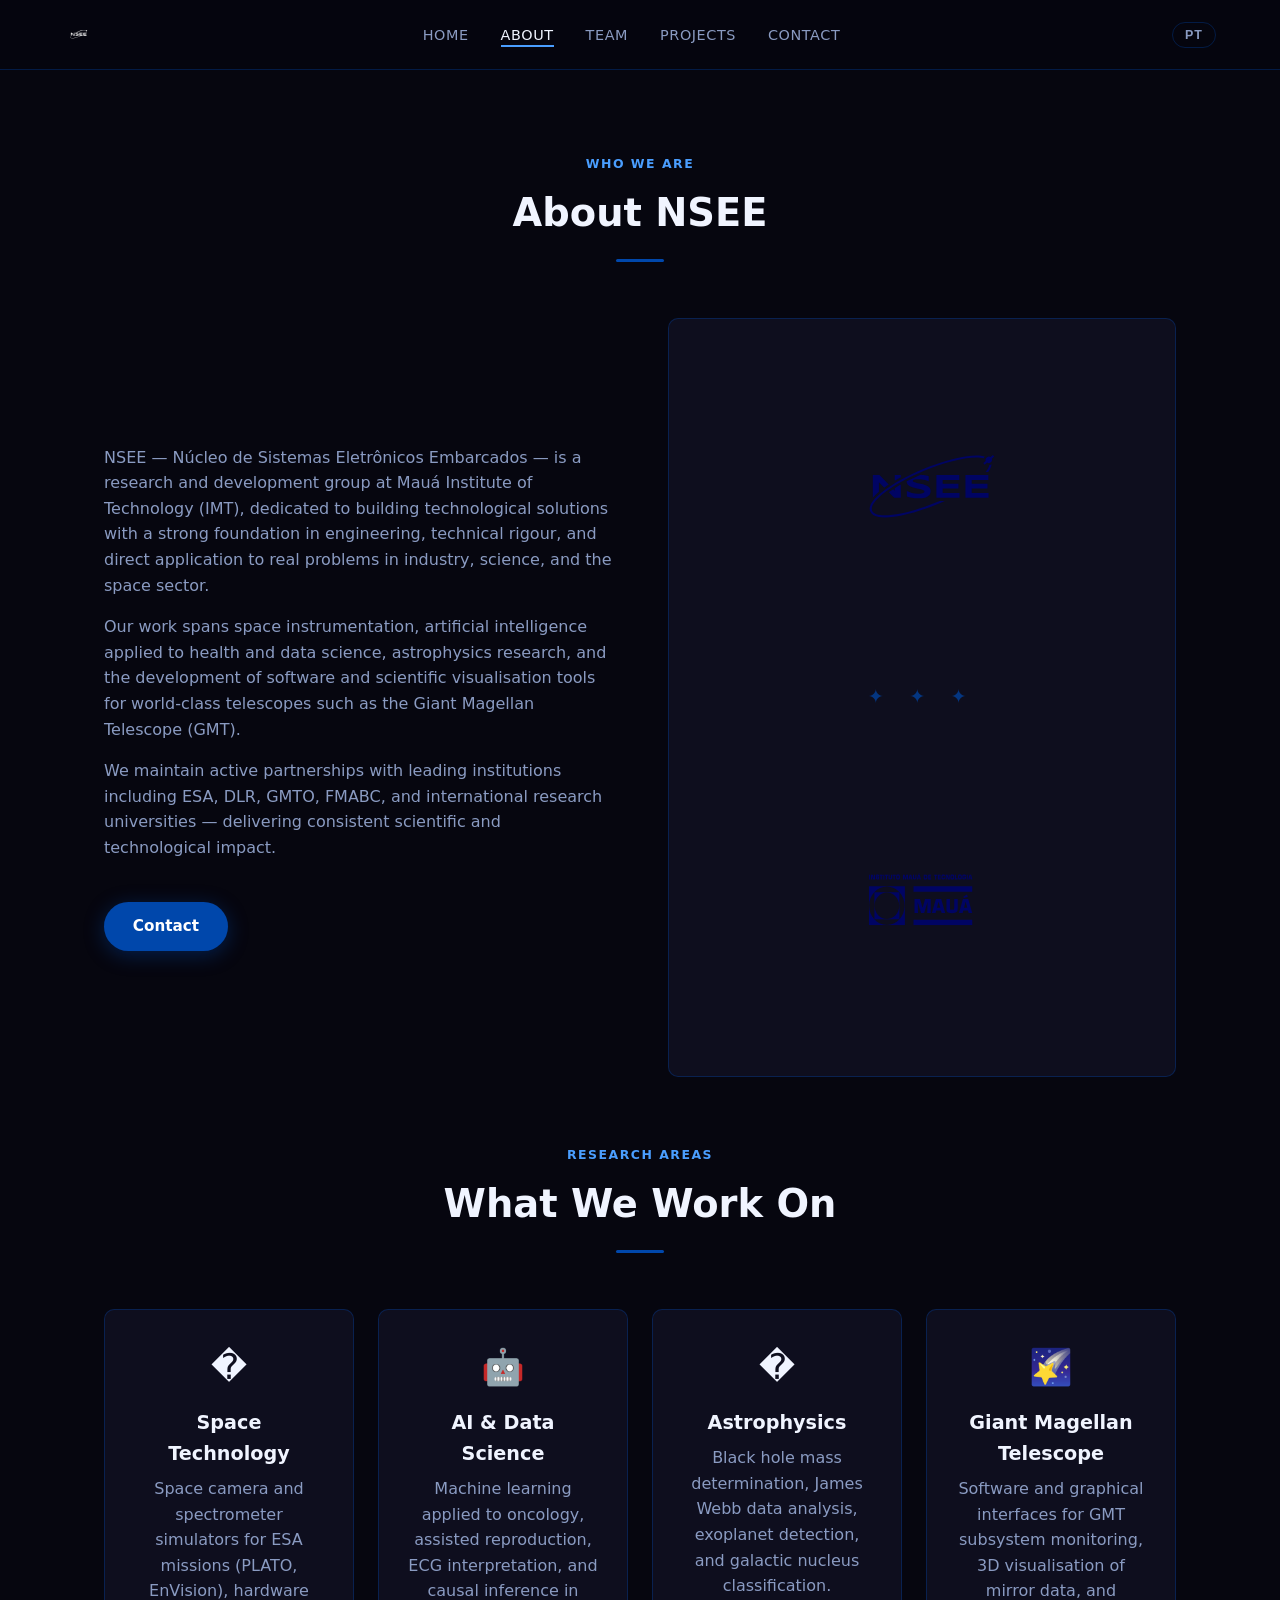
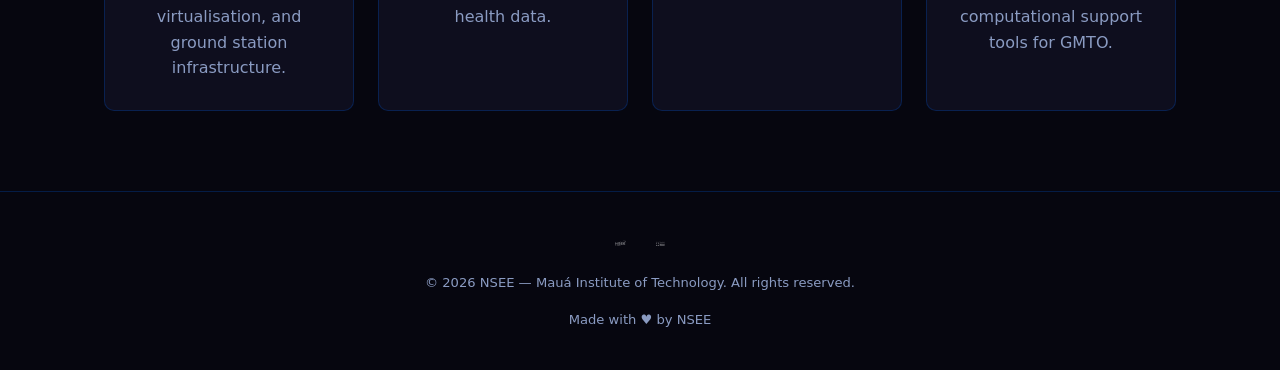
==== about.html @ d5a57efb "fix: update all content from PDF (Sistemas Eletrônicos Embarcados, real projects by category)" ====
<!DOCTYPE html>
<html lang="en">
<head>
  <meta charset="UTF-8" />
  <meta name="viewport" content="width=device-width, initial-scale=1.0" />
  <title>About — NSEE</title>
  <meta name="description" content="About NSEE – Núcleo de Sistemas Eletrônicos Embarcados. Space technology, AI, astrophysics, and GMT research at Mauá IMT." />
  <link rel="icon" type="image/svg+xml" href="assets/nsee_azul.svg" />
  <link rel="stylesheet" href="css/style.css" />
</head>
<body>

  <!-- ===== NAVBAR ===== -->
  <nav class="navbar">
    <a href="index.html" class="nav-logo">
      <img src="assets/nsee_branco.svg" alt="NSEE Logo" />
    </a>

    <button class="nav-toggle" id="navToggle" aria-label="Toggle menu" aria-expanded="false">
      <span></span><span></span><span></span>
    </button>

    <ul class="nav-links" id="navLinks">
      <li><a href="index.html"    data-i18n="nav.home">Home</a></li>
      <li><a href="about.html"   data-i18n="nav.about">About</a></li>
      <li><a href="team.html"    data-i18n="nav.team">Team</a></li>
      <li><a href="projects.html" data-i18n="nav.projects">Projects</a></li>
      <li><a href="contact.html" data-i18n="nav.contact">Contact</a></li>
    </ul>

    <button class="lang-toggle" id="langToggle" aria-label="Switch language">PT</button>
  </nav>

  <!-- ===== CONTENT ===== -->
  <div class="page-wrapper">
    <div class="section">

      <!-- Section Header -->
      <div class="section-header">
        <span class="section-tag" data-i18n="about.tag">Who We Are</span>
        <h2 data-i18n="about.title">About NSEE</h2>
      </div>

      <!-- About Grid -->
      <div class="about-grid">
        <div class="about-text">
          <p data-i18n="about.p1">NSEE — Núcleo de Simulação de Empresas e Empreendedorismo — is a student organization at Mauá Institute of Technology, founded to foster entrepreneurial culture among engineering and administration students.</p>
          <p data-i18n="about.p2">Through workshops, mentoring programs, business simulations, and real-world projects, we help our members develop practical skills that bridge academic knowledge with the demands of modern business.</p>
          <p data-i18n="about.p3">We partner with professors, industry professionals, and startups to deliver a rich ecosystem where ideas become reality.</p>
          <br />
          <a href="contact.html" class="btn btn-primary" data-i18n="nav.contact">Contact</a>
        </div>

        <div class="about-logos">
          <img src="assets/nsee_azul.svg" alt="NSEE" />
          <div class="star-divider">✦ ✦ ✦</div>
          <img src="assets/maua_azul.svg" alt="Mauá Institute of Technology" />
        </div>
      </div>

      <!-- Pillars -->
      <div style="margin-top: 4rem;">
        <div class="section-header">
          <span class="section-tag" data-i18n="about.pillars.tag">Our Pillars</span>
          <h2 data-i18n="about.pillars.title">What Drives Us</h2>
        </div>

        <div class="about-pillars">
          <div class="pillar-card">
            <div class="pillar-icon">�</div>
            <h3 data-i18n="pillar1.title">Space Technology</h3>
            <p data-i18n="pillar1.text">Space camera and spectrometer simulators for ESA missions, hardware virtualisation, and ground station infrastructure.</p>
          </div>

          <div class="pillar-card">
            <div class="pillar-icon">🤖</div>
            <h3 data-i18n="pillar2.title">AI &amp; Data Science</h3>
            <p data-i18n="pillar2.text">Machine learning applied to oncology, assisted reproduction, ECG interpretation, and causal inference in health data.</p>
          </div>

          <div class="pillar-card">
            <div class="pillar-icon">�</div>
            <h3 data-i18n="pillar3.title">Astrophysics</h3>
            <p data-i18n="pillar3.text">Black hole mass determination, James Webb data analysis, exoplanet detection, and galactic nucleus classification.</p>
          </div>

          <div class="pillar-card">
            <div class="pillar-icon">🌠</div>
            <h3 data-i18n="pillar4.title">Giant Magellan Telescope</h3>
            <p data-i18n="pillar4.text">Software and graphical interfaces for GMT subsystem monitoring, 3D visualisation of mirror data, and computational support for GMTO.</p>
          </div>
        </div>
      </div>

    </div>
  </div>

  <!-- ===== FOOTER ===== -->
  <footer class="footer">
    <div class="footer-partners">
      <img src="assets/nsee_branco.svg" alt="NSEE" />
      <img src="assets/maua_branco.svg" alt="Mauá" />
    </div>
    <p class="footer-text" data-i18n="footer.rights">© 2026 NSEE — Mauá Institute of Technology. All rights reserved.</p>
    <p class="footer-text" data-i18n="footer.made">Made with ♥ by NSEE</p>
  </footer>

  <script src="js/i18n.js"></script>
  <script src="js/main.js"></script>
</body>
</html>
---- css/style.css ----
/* =============================================
   NSEE Portfolio — Global Styles
   Theme: Dark Space | Colors: NSEE Blue + White
   ============================================= */

/* ---------- Reset & Variables ---------- */
*, *::before, *::after {
  box-sizing: border-box;
  margin: 0;
  padding: 0;
}

:root {
  --nsee-blue:    #0047AB;
  --nsee-blue-lt: #1A6DD4;
  --maua-blue:    #003087;
  --bg-dark:      #06060F;
  --bg-card:      #0E0E1E;
  --bg-card-hover:#141428;
  --text-primary: #F0F4FF;
  --text-muted:   #8A9BC2;
  --border:       rgba(0, 71, 171, 0.35);
  --accent:       #4A9EFF;
  --font-base:    'Segoe UI', system-ui, -apple-system, sans-serif;
  --radius:       10px;
  --transition:   0.25s ease;
  --nav-h:        70px;
}

html { scroll-behavior: smooth; }

body {
  font-family: var(--font-base);
  background: var(--bg-dark);
  color: var(--text-primary);
  min-height: 100vh;
  line-height: 1.6;
}

a { color: inherit; text-decoration: none; }
img, svg { display: block; max-width: 100%; }
ul { list-style: none; }

/* ---------- Typography ---------- */
h1 { font-size: clamp(2rem, 5vw, 3.5rem); font-weight: 800; letter-spacing: -0.02em; }
h2 { font-size: clamp(1.6rem, 3vw, 2.4rem); font-weight: 700; }
h3 { font-size: 1.2rem; font-weight: 600; }
p  { color: var(--text-muted); font-size: 1rem; }

/* ---------- Navbar ---------- */
.navbar {
  position: fixed;
  top: 0; left: 0; right: 0;
  height: var(--nav-h);
  display: flex;
  align-items: center;
  justify-content: space-between;
  padding: 0 5%;
  background: rgba(6, 6, 15, 0.85);
  backdrop-filter: blur(12px);
  border-bottom: 1px solid var(--border);
  z-index: 1000;
  gap: 1rem;
}

.nav-logo img {
  height: 38px;
  width: auto;
}

.nav-links {
  display: flex;
  gap: 2rem;
  align-items: center;
}

.nav-links a {
  font-size: 0.9rem;
  font-weight: 500;
  color: var(--text-muted);
  letter-spacing: 0.04em;
  text-transform: uppercase;
  transition: color var(--transition);
  position: relative;
  padding-bottom: 2px;
}

.nav-links a::after {
  content: '';
  position: absolute;
  bottom: -2px; left: 0;
  width: 0; height: 2px;
  background: var(--accent);
  transition: width var(--transition);
}

.nav-links a:hover,
.nav-links a.active { color: var(--text-primary); }
.nav-links a:hover::after,
.nav-links a.active::after { width: 100%; }

/* Language Toggle */
.lang-toggle {
  background: transparent;
  border: 1px solid var(--border);
  color: var(--text-muted);
  font-size: 0.78rem;
  font-weight: 600;
  letter-spacing: 0.08em;
  padding: 5px 12px;
  border-radius: 20px;
  cursor: pointer;
  transition: border-color var(--transition), color var(--transition), background var(--transition);
  white-space: nowrap;
}

.lang-toggle:hover {
  border-color: var(--accent);
  color: var(--accent);
  background: rgba(74, 158, 255, 0.08);
}

/* Nav Toggle (mobile hamburger) */
.nav-toggle {
  display: none;
  flex-direction: column;
  justify-content: space-between;
  width: 26px;
  height: 18px;
  background: none;
  border: none;
  cursor: pointer;
  padding: 0;
}

.nav-toggle span {
  display: block;
  height: 2px;
  background: var(--text-primary);
  border-radius: 2px;
  transition: transform var(--transition), opacity var(--transition);
}

.nav-toggle.open span:nth-child(1) { transform: translateY(8px) rotate(45deg); }
.nav-toggle.open span:nth-child(2) { opacity: 0; }
.nav-toggle.open span:nth-child(3) { transform: translateY(-8px) rotate(-45deg); }

/* ---------- Page Wrapper ---------- */
.page-wrapper {
  padding-top: var(--nav-h);
  min-height: 100vh;
}

/* ---------- Hero (index) ---------- */
.hero {
  position: relative;
  min-height: calc(100vh - var(--nav-h));
  display: flex;
  align-items: center;
  justify-content: center;
  text-align: center;
  overflow: hidden;
  padding: 4rem 5%;
}

.hero-bg {
  position: absolute;
  inset: 0;
  background: url('../assets/fundo_espaco.jpeg') center/cover no-repeat;
  filter: brightness(0.35);
  z-index: 0;
}

.hero-content {
  position: relative;
  z-index: 1;
  max-width: 760px;
  display: flex;
  flex-direction: column;
  align-items: center;
  gap: 1.5rem;
}

.hero-logo {
  width: clamp(160px, 30vw, 260px);
  filter: drop-shadow(0 0 24px rgba(74, 158, 255, 0.4));
  animation: floatLogo 6s ease-in-out infinite;
}

@keyframes floatLogo {
  0%, 100% { transform: translateY(0); }
  50%       { transform: translateY(-10px); }
}

.hero h1 { text-shadow: 0 2px 20px rgba(0,0,0,0.8); }

.hero p {
  font-size: clamp(1rem, 2.2vw, 1.2rem);
  color: rgba(240, 244, 255, 0.75);
  max-width: 540px;
}

.hero-ctas {
  display: flex;
  gap: 1rem;
  flex-wrap: wrap;
  justify-content: center;
  margin-top: 0.5rem;
}

/* ---------- Buttons ---------- */
.btn {
  display: inline-flex;
  align-items: center;
  gap: 0.4rem;
  padding: 0.75rem 1.8rem;
  border-radius: 50px;
  font-size: 0.95rem;
  font-weight: 600;
  cursor: pointer;
  transition: transform var(--transition), box-shadow var(--transition), background var(--transition), color var(--transition);
  border: none;
}

.btn:hover { transform: translateY(-2px); }

.btn-primary {
  background: var(--nsee-blue);
  color: #fff;
  box-shadow: 0 4px 20px rgba(0, 71, 171, 0.4);
}

.btn-primary:hover {
  background: var(--nsee-blue-lt);
  box-shadow: 0 6px 28px rgba(0, 71, 171, 0.55);
}

.btn-outline {
  background: transparent;
  color: var(--text-primary);
  border: 1.5px solid var(--border);
}

.btn-outline:hover {
  border-color: var(--accent);
  color: var(--accent);
  background: rgba(74, 158, 255, 0.07);
}

/* ---------- Section Commons ---------- */
.section {
  padding: 5rem 5%;
  max-width: 1200px;
  margin: 0 auto;
}

.section-header {
  text-align: center;
  margin-bottom: 3.5rem;
}

.section-header h2 { margin-bottom: 0.6rem; }

.section-tag {
  display: inline-block;
  font-size: 0.78rem;
  font-weight: 700;
  letter-spacing: 0.12em;
  text-transform: uppercase;
  color: var(--accent);
  margin-bottom: 0.5rem;
}

/* Divider line accent */
.section-header::after {
  content: '';
  display: block;
  width: 48px;
  height: 3px;
  background: var(--nsee-blue);
  margin: 1rem auto 0;
  border-radius: 2px;
}

/* ---------- About Page ---------- */
.about-grid {
  display: grid;
  grid-template-columns: 1fr 1fr;
  gap: 3.5rem;
  align-items: center;
}

.about-text h2 { margin-bottom: 1rem; }
.about-text p  { margin-bottom: 1rem; }

.about-logos {
  display: flex;
  flex-direction: column;
  align-items: center;
  gap: 2rem;
  padding: 2rem;
  border: 1px solid var(--border);
  border-radius: var(--radius);
  background: var(--bg-card);
}

.about-logos img {
  width: clamp(120px, 18vw, 200px);
}

.about-pillars {
  display: grid;
  grid-template-columns: repeat(auto-fit, minmax(220px, 1fr));
  gap: 1.5rem;
  margin-top: 3rem;
}

.pillar-card {
  background: var(--bg-card);
  border: 1px solid var(--border);
  border-radius: var(--radius);
  padding: 1.8rem;
  text-align: center;
  transition: border-color var(--transition), transform var(--transition);
}

.pillar-card:hover {
  border-color: var(--nsee-blue-lt);
  transform: translateY(-4px);
}

.pillar-icon {
  font-size: 2.2rem;
  margin-bottom: 0.8rem;
}

.pillar-card h3 { margin-bottom: 0.4rem; }

/* ---------- Team Page ---------- */
.team-grid {
  display: grid;
  grid-template-columns: repeat(auto-fill, minmax(230px, 1fr));
  gap: 2rem;
}

.member-card {
  background: var(--bg-card);
  border: 1px solid var(--border);
  border-radius: var(--radius);
  overflow: hidden;
  text-align: center;
  transition: border-color var(--transition), transform var(--transition);
}

.member-card:hover {
  border-color: var(--nsee-blue-lt);
  transform: translateY(-4px);
}

.member-photo {
  width: 100%;
  aspect-ratio: 1;
  object-fit: cover;
  background: linear-gradient(135deg, #0d1832 0%, #0a2060 100%);
}

.member-photo-placeholder {
  width: 100%;
  aspect-ratio: 1;
  background: linear-gradient(135deg, #0d1832 0%, #0a2060 100%);
  display: flex;
  align-items: center;
  justify-content: center;
  font-size: 3rem;
}

.member-info {
  padding: 1.2rem;
}

.member-info h3 { margin-bottom: 0.25rem; font-size: 1rem; }
.member-info .role {
  font-size: 0.82rem;
  color: var(--accent);
  font-weight: 600;
  letter-spacing: 0.04em;
}
.member-info .bio {
  font-size: 0.85rem;
  margin-top: 0.5rem;
  color: var(--text-muted);
}

/* ---------- Projects Page ---------- */
.project-category {
  margin-bottom: 3.5rem;
}

.category-header {
  display: flex;
  align-items: center;
  gap: 0.75rem;
  margin-bottom: 1.5rem;
  padding-bottom: 0.75rem;
  border-bottom: 1px solid var(--border);
}

.category-icon { font-size: 1.6rem; }

.category-title {
  font-size: 1.15rem;
  font-weight: 700;
  color: var(--text-primary);
  letter-spacing: 0.01em;
}

.projects-grid {
  display: grid;
  grid-template-columns: repeat(auto-fill, minmax(280px, 1fr));
  gap: 1.5rem;
}

.projects-grid--wide {
  grid-template-columns: 1fr;
  max-width: 700px;
}

.project-card {
  background: var(--bg-card);
  border: 1px solid var(--border);
  border-radius: var(--radius);
  overflow: hidden;
  display: flex;
  flex-direction: column;
  transition: border-color var(--transition), transform var(--transition);
}

.project-card:hover {
  border-color: var(--nsee-blue-lt);
  transform: translateY(-4px);
}

.project-thumb {
  width: 100%;
  height: 100px;
  background: linear-gradient(135deg, #06060F 0%, #0a1a4a 100%);
  display: flex;
  align-items: center;
  justify-content: center;
  font-size: 2.4rem;
  border-bottom: 1px solid var(--border);
}

.project-body {
  padding: 1.2rem 1.4rem;
  flex: 1;
  display: flex;
  flex-direction: column;
  gap: 0.4rem;
}

.project-body h3 { font-size: 1rem; }
.project-body p  { font-size: 0.875rem; flex: 1; }

.project-meta {
  margin-top: 0.8rem;
  display: flex;
  flex-direction: column;
  gap: 0.25rem;
  padding-top: 0.7rem;
  border-top: 1px solid var(--border);
}

.project-partners {
  font-size: 0.78rem;
  color: var(--accent);
  font-weight: 600;
}

.project-status {
  font-size: 0.78rem;
  color: var(--text-muted);
  font-style: italic;
}

.project-body .tag {
  display: inline-block;
  font-size: 0.72rem;
  font-weight: 700;
  letter-spacing: 0.08em;
  text-transform: uppercase;
  color: var(--accent);
  background: rgba(74, 158, 255, 0.1);
  border-radius: 30px;
  padding: 2px 10px;
  margin-bottom: 0.3rem;
}

.portfolio-cta {
  display: flex;
  flex-direction: column;
  align-items: center;
  gap: 1.5rem;
  text-align: center;
  padding: 3rem;
  margin-top: 3rem;
  border: 1px dashed var(--border);
  border-radius: var(--radius);
  background: var(--bg-card);
}

.portfolio-cta h3 { font-size: 1.3rem; }

/* ---------- Contact Page ---------- */
.contact-grid {
  display: grid;
  grid-template-columns: 1fr 1fr;
  gap: 3.5rem;
  align-items: start;
}

.contact-info h2 { margin-bottom: 1rem; }
.contact-info p  { margin-bottom: 2rem; }

.social-list {
  display: flex;
  flex-direction: column;
  gap: 1rem;
}

.social-item {
  display: flex;
  align-items: center;
  gap: 1rem;
  padding: 1rem 1.2rem;
  border: 1px solid var(--border);
  border-radius: var(--radius);
  background: var(--bg-card);
  transition: border-color var(--transition), transform var(--transition);
}

.social-item:hover {
  border-color: var(--nsee-blue-lt);
  transform: translateX(4px);
}

.social-icon {
  font-size: 1.5rem;
  width: 40px;
  text-align: center;
}

.social-label { font-size: 0.8rem; color: var(--text-muted); }
.social-handle { font-size: 0.95rem; font-weight: 600; }

/* Contact Form */
.contact-form {
  display: flex;
  flex-direction: column;
  gap: 1.2rem;
}

.form-group {
  display: flex;
  flex-direction: column;
  gap: 0.4rem;
}

.form-group label {
  font-size: 0.82rem;
  font-weight: 600;
  letter-spacing: 0.05em;
  text-transform: uppercase;
  color: var(--text-muted);
}

.form-group input,
.form-group textarea {
  background: var(--bg-card);
  border: 1px solid var(--border);
  border-radius: var(--radius);
  padding: 0.8rem 1rem;
  color: var(--text-primary);
  font-family: var(--font-base);
  font-size: 0.95rem;
  transition: border-color var(--transition);
  resize: vertical;
}

.form-group input:focus,
.form-group textarea:focus {
  outline: none;
  border-color: var(--nsee-blue-lt);
}

.form-group textarea { min-height: 140px; }

/* ---------- Footer ---------- */
.footer {
  border-top: 1px solid var(--border);
  padding: 2.5rem 5%;
  text-align: center;
  display: flex;
  flex-direction: column;
  align-items: center;
  gap: 1rem;
}

.footer-logo img {
  height: 30px;
  opacity: 0.7;
  filter: brightness(1.1);
}

.footer-text {
  font-size: 0.82rem;
  color: var(--text-muted);
}

.footer-partners {
  display: flex;
  align-items: center;
  gap: 1.5rem;
  flex-wrap: wrap;
  justify-content: center;
}

.footer-partners img {
  height: 24px;
  opacity: 0.55;
  filter: brightness(2);
  transition: opacity var(--transition);
}

.footer-partners img:hover { opacity: 0.9; }

/* ---------- Utility ---------- */
.star-divider {
  text-align: center;
  font-size: 1.2rem;
  letter-spacing: 0.6rem;
  color: var(--nsee-blue);
  margin: 1rem 0;
  opacity: 0.7;
}

/* ---------- Responsive ---------- */
@media (max-width: 900px) {
  .about-grid,
  .contact-grid { grid-template-columns: 1fr; }

  .about-logos { flex-direction: row; flex-wrap: wrap; justify-content: center; }
}

@media (max-width: 700px) {
  .nav-toggle { display: flex; }

  .nav-links {
    display: none;
    position: fixed;
    top: var(--nav-h);
    left: 0; right: 0;
    background: rgba(6, 6, 15, 0.97);
    flex-direction: column;
    padding: 2rem 5%;
    gap: 1.5rem;
    border-bottom: 1px solid var(--border);
  }

  .nav-links.open { display: flex; }
  .nav-links a { font-size: 1.05rem; }

  .hero-ctas { flex-direction: column; align-items: center; }
  .section { padding: 3.5rem 5%; }
}
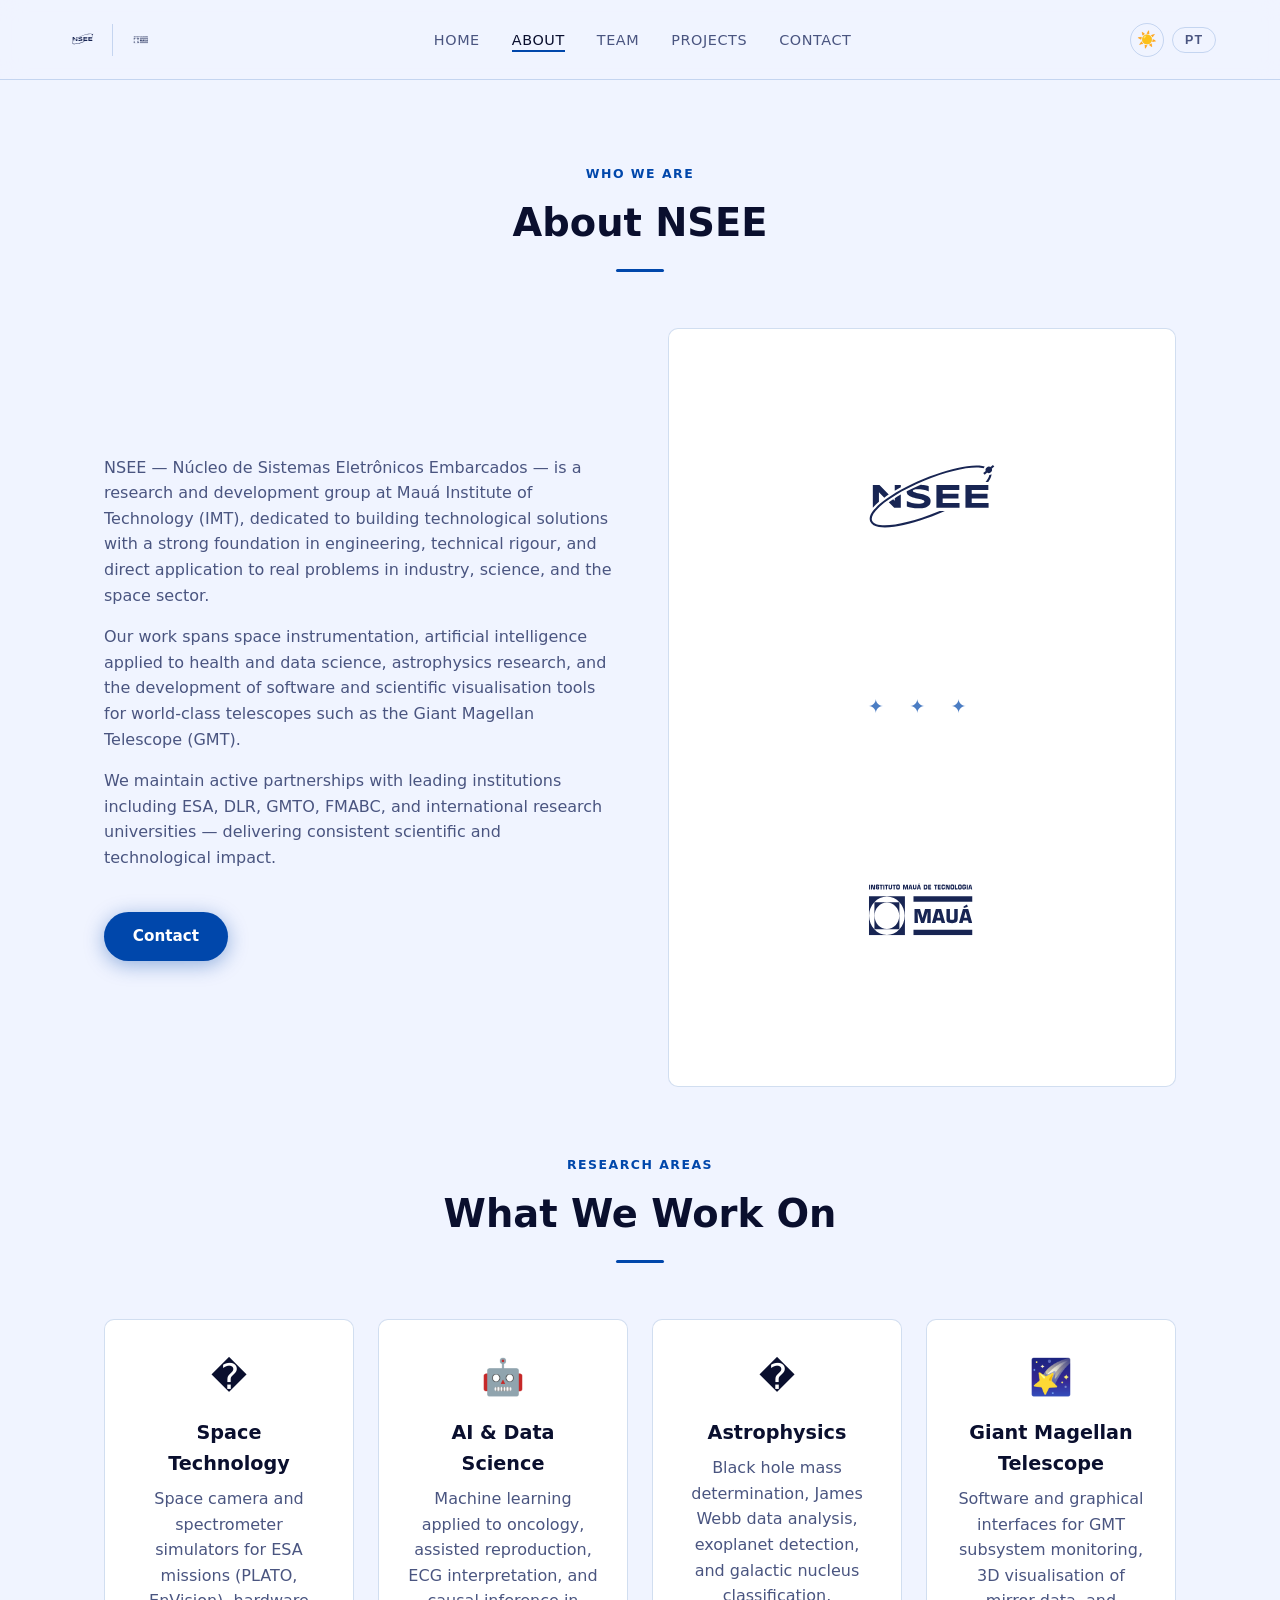
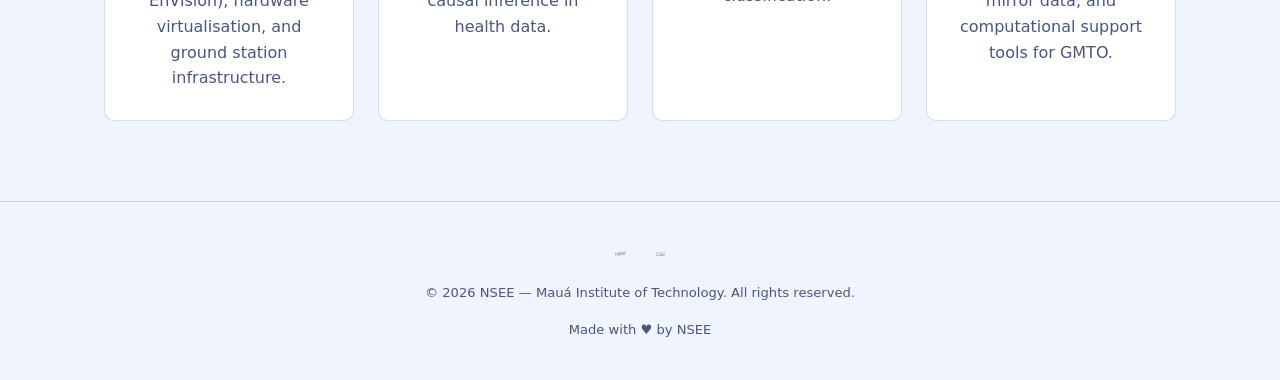
==== commit 54624c2a: "feat: dual logos in navbar (NSEE + Mauá), light/dark mode toggle" ====
--- a/about.html
+++ b/about.html
@@ -7,13 +7,16 @@
   <meta name="description" content="About NSEE – Núcleo de Sistemas Eletrônicos Embarcados. Space technology, AI, astrophysics, and GMT research at Mauá IMT." />
   <link rel="icon" type="image/svg+xml" href="assets/nsee_azul.svg" />
   <link rel="stylesheet" href="css/style.css" />
+  <script>document.documentElement.setAttribute('data-theme',localStorage.getItem('nsee-theme')||(matchMedia('(prefers-color-scheme: light)').matches?'light':'dark'));</script>
 </head>
 <body>
 
   <!-- ===== NAVBAR ===== -->
   <nav class="navbar">
     <a href="index.html" class="nav-logo">
-      <img src="assets/nsee_branco.svg" alt="NSEE Logo" />
+      <img src="assets/nsee_branco.svg" alt="NSEE" />
+      <span class="nav-logo-sep" aria-hidden="true"></span>
+      <img src="assets/maua_branco.svg" alt="Mauá" class="nav-logo-maua" />
     </a>
 
     <button class="nav-toggle" id="navToggle" aria-label="Toggle menu" aria-expanded="false">
@@ -28,7 +31,10 @@
       <li><a href="contact.html" data-i18n="nav.contact">Contact</a></li>
     </ul>
 
-    <button class="lang-toggle" id="langToggle" aria-label="Switch language">PT</button>
+    <div class="nav-controls">
+      <button class="theme-toggle" id="themeToggle" aria-label="Toggle theme">🌙</button>
+      <button class="lang-toggle" id="langToggle" aria-label="Switch language">PT</button>
+    </div>
   </nav>
 
   <!-- ===== CONTENT ===== -->
--- a/css/style.css
+++ b/css/style.css
@@ -10,21 +10,41 @@
   padding: 0;
 }
 
+/* ---- Dark theme (default) ---- */
 :root {
-  --nsee-blue:    #0047AB;
-  --nsee-blue-lt: #1A6DD4;
-  --maua-blue:    #003087;
-  --bg-dark:      #06060F;
-  --bg-card:      #0E0E1E;
-  --bg-card-hover:#141428;
-  --text-primary: #F0F4FF;
-  --text-muted:   #8A9BC2;
-  --border:       rgba(0, 71, 171, 0.35);
-  --accent:       #4A9EFF;
-  --font-base:    'Segoe UI', system-ui, -apple-system, sans-serif;
-  --radius:       10px;
-  --transition:   0.25s ease;
-  --nav-h:        70px;
+  --nsee-blue:      #0047AB;
+  --nsee-blue-lt:   #1A6DD4;
+  --maua-blue:      #003087;
+  --bg-dark:        #06060F;
+  --bg-card:        #0E0E1E;
+  --bg-card-hover:  #141428;
+  --text-primary:   #F0F4FF;
+  --text-muted:     #8A9BC2;
+  --border:         rgba(0, 71, 171, 0.35);
+  --accent:         #4A9EFF;
+  --nav-bg:         rgba(6, 6, 15, 0.88);
+  --hero-overlay:   0.35;
+  --font-base:      'Segoe UI', system-ui, -apple-system, sans-serif;
+  --radius:         10px;
+  --transition:     0.25s ease;
+  --nav-h:          80px;
+  --logo-filter:    none;          /* white logos visible on dark */
+  --logo-filter-maua: none;
+}
+
+/* ---- Light theme ---- */
+[data-theme="light"] {
+  --bg-dark:        #F0F4FF;
+  --bg-card:        #FFFFFF;
+  --bg-card-hover:  #E8EEF8;
+  --text-primary:   #0A0F2E;
+  --text-muted:     #4A5580;
+  --border:         rgba(0, 71, 171, 0.18);
+  --accent:         #0047AB;
+  --nav-bg:         rgba(240, 244, 255, 0.92);
+  --hero-overlay:   0.55;
+  --logo-filter:    invert(1) brightness(0) saturate(100%) invert(12%) sepia(80%) saturate(900%) hue-rotate(200deg); /* makes white logo dark blue */
+  --logo-filter-maua: invert(1) brightness(0) saturate(100%) invert(12%) sepia(80%) saturate(900%) hue-rotate(200deg);
 }
 
 html { scroll-behavior: smooth; }
@@ -35,11 +55,20 @@
   color: var(--text-primary);
   min-height: 100vh;
   line-height: 1.6;
+  transition: background 0.3s ease, color 0.3s ease;
 }
 
 a { color: inherit; text-decoration: none; }
 img, svg { display: block; max-width: 100%; }
 ul { list-style: none; }
+
+/* Smooth theme switching for all themed elements */
+.navbar, .bg-card, .pillar-card, .member-card, .project-card,
+.social-item, .contact-form input, .contact-form textarea,
+.portfolio-cta, .about-logos, .footer,
+.form-group input, .form-group textarea {
+  transition: background 0.3s ease, border-color 0.3s ease, color 0.3s ease;
+}
 
 /* ---------- Typography ---------- */
 h1 { font-size: clamp(2rem, 5vw, 3.5rem); font-weight: 800; letter-spacing: -0.02em; }
@@ -56,16 +85,43 @@
   align-items: center;
   justify-content: space-between;
   padding: 0 5%;
-  background: rgba(6, 6, 15, 0.85);
+  background: var(--nav-bg);
   backdrop-filter: blur(12px);
   border-bottom: 1px solid var(--border);
   z-index: 1000;
   gap: 1rem;
+  transition: background 0.3s ease, border-color 0.3s ease;
+}
+
+/* Dual-logo wrapper in navbar */
+.nav-logo {
+  display: flex;
+  align-items: center;
+  gap: 0;
+  text-decoration: none;
+  flex-shrink: 0;
 }
 
 .nav-logo img {
-  height: 38px;
+  height: 48px;
   width: auto;
+  transition: filter var(--transition);
+  filter: var(--logo-filter);
+}
+
+/* Vertical divider between the two logos */
+.nav-logo-sep {
+  width: 1px;
+  height: 32px;
+  background: var(--border);
+  margin: 0 14px;
+  flex-shrink: 0;
+  transition: background 0.3s ease;
+}
+
+.nav-logo .nav-logo-maua {
+  height: 40px;
+  filter: var(--logo-filter-maua);
 }
 
 .nav-links {
@@ -98,6 +154,14 @@
 .nav-links a.active { color: var(--text-primary); }
 .nav-links a:hover::after,
 .nav-links a.active::after { width: 100%; }
+
+/* Language + Theme controls wrapper */
+.nav-controls {
+  display: flex;
+  align-items: center;
+  gap: 0.5rem;
+  flex-shrink: 0;
+}
 
 /* Language Toggle */
 .lang-toggle {
@@ -120,6 +184,31 @@
   background: rgba(74, 158, 255, 0.08);
 }
 
+/* Theme Toggle */
+.theme-toggle {
+  background: transparent;
+  border: 1px solid var(--border);
+  color: var(--text-muted);
+  width: 34px;
+  height: 34px;
+  border-radius: 50%;
+  cursor: pointer;
+  display: flex;
+  align-items: center;
+  justify-content: center;
+  font-size: 1rem;
+  line-height: 1;
+  transition: border-color var(--transition), color var(--transition), background var(--transition), transform var(--transition);
+  flex-shrink: 0;
+}
+
+.theme-toggle:hover {
+  border-color: var(--accent);
+  color: var(--accent);
+  background: rgba(74, 158, 255, 0.08);
+  transform: rotate(20deg);
+}
+
 /* Nav Toggle (mobile hamburger) */
 .nav-toggle {
   display: none;
@@ -302,10 +391,13 @@
   border: 1px solid var(--border);
   border-radius: var(--radius);
   background: var(--bg-card);
+  transition: background 0.3s ease, border-color 0.3s ease;
 }
 
 .about-logos img {
   width: clamp(120px, 18vw, 200px);
+  filter: var(--logo-filter);
+  transition: filter var(--transition);
 }
 
 .about-pillars {
@@ -628,8 +720,8 @@
 .footer-partners img {
   height: 24px;
   opacity: 0.55;
-  filter: brightness(2);
-  transition: opacity var(--transition);
+  filter: var(--logo-filter);
+  transition: opacity var(--transition), filter var(--transition);
 }
 
 .footer-partners img:hover { opacity: 0.9; }
@@ -660,13 +752,16 @@
     position: fixed;
     top: var(--nav-h);
     left: 0; right: 0;
-    background: rgba(6, 6, 15, 0.97);
+    background: var(--nav-bg);
+    backdrop-filter: blur(12px);
     flex-direction: column;
     padding: 2rem 5%;
     gap: 1.5rem;
     border-bottom: 1px solid var(--border);
   }
 
+  .nav-logo-sep { display: none; }
+
   .nav-links.open { display: flex; }
   .nav-links a { font-size: 1.05rem; }
 
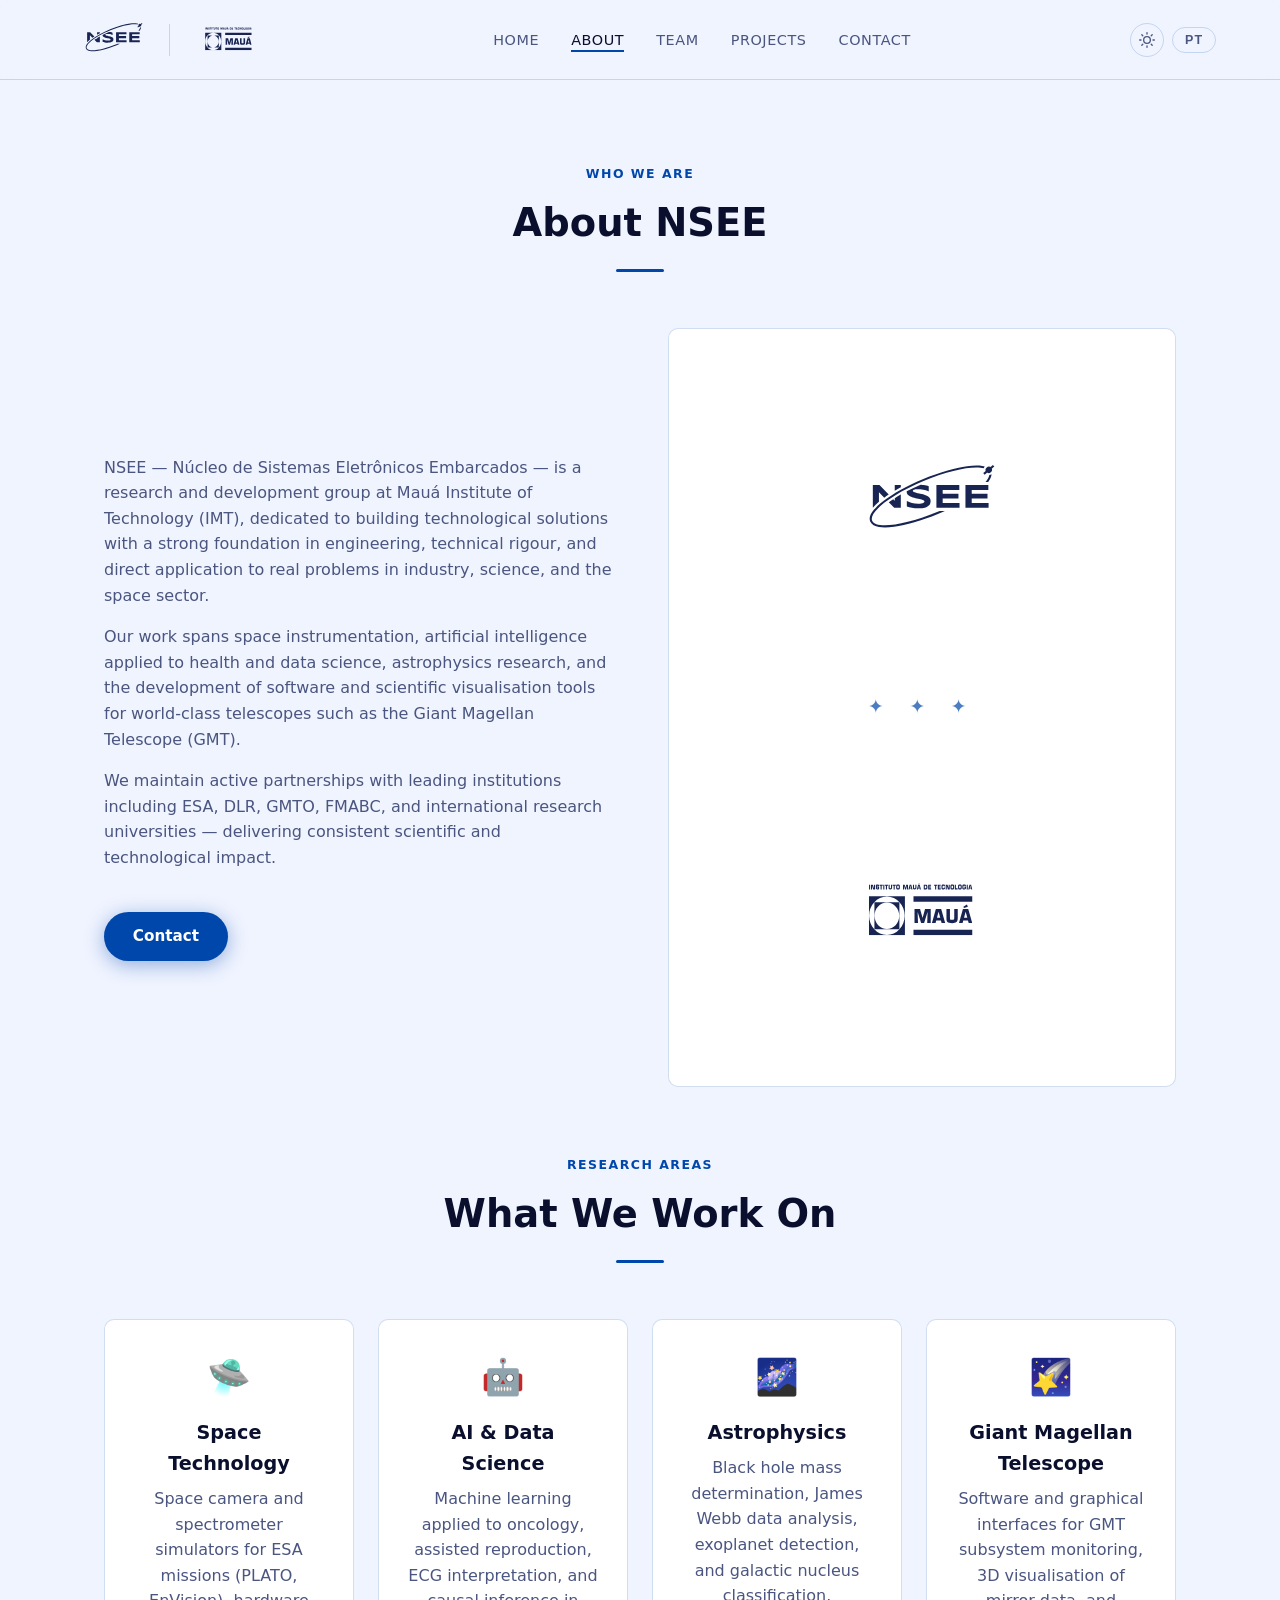
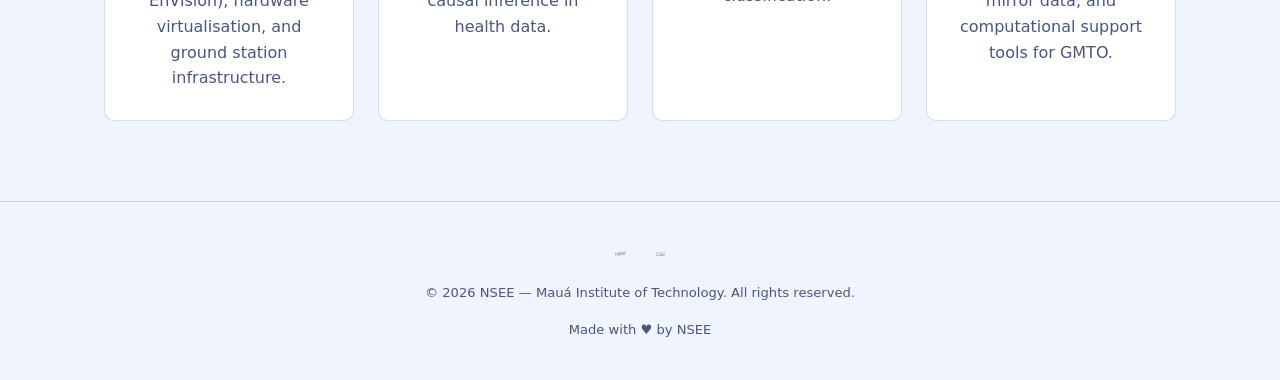
==== commit e989344d: "feat(new_site): create site nsee portifoil" ====
--- a/about.html
+++ b/about.html
@@ -32,7 +32,10 @@
     </ul>
 
     <div class="nav-controls">
-      <button class="theme-toggle" id="themeToggle" aria-label="Toggle theme">🌙</button>
+      <button class="theme-toggle" id="themeToggle" aria-label="Toggle theme">
+        <svg class="icon-moon" xmlns="http://www.w3.org/2000/svg" viewBox="0 0 24 24" fill="currentColor" width="16" height="16" aria-hidden="true"><path d="M21 12.79A9 9 0 1 1 11.21 3a7 7 0 0 0 9.79 9.79z"/></svg>
+        <svg class="icon-sun" xmlns="http://www.w3.org/2000/svg" viewBox="0 0 24 24" fill="none" stroke="currentColor" stroke-width="2" stroke-linecap="round" stroke-linejoin="round" width="16" height="16" aria-hidden="true"><circle cx="12" cy="12" r="5"/><line x1="12" y1="1" x2="12" y2="3"/><line x1="12" y1="21" x2="12" y2="23"/><line x1="4.22" y1="4.22" x2="5.64" y2="5.64"/><line x1="18.36" y1="18.36" x2="19.78" y2="19.78"/><line x1="1" y1="12" x2="3" y2="12"/><line x1="21" y1="12" x2="23" y2="12"/><line x1="4.22" y1="19.78" x2="5.64" y2="18.36"/><line x1="18.36" y1="5.64" x2="19.78" y2="4.22"/></svg>
+      </button>
       <button class="lang-toggle" id="langToggle" aria-label="Switch language">PT</button>
     </div>
   </nav>
@@ -73,7 +76,7 @@
 
         <div class="about-pillars">
           <div class="pillar-card">
-            <div class="pillar-icon">�</div>
+            <div class="pillar-icon">&#x1F6F8;</div>
             <h3 data-i18n="pillar1.title">Space Technology</h3>
             <p data-i18n="pillar1.text">Space camera and spectrometer simulators for ESA missions, hardware virtualisation, and ground station infrastructure.</p>
           </div>
@@ -85,7 +88,7 @@
           </div>
 
           <div class="pillar-card">
-            <div class="pillar-icon">�</div>
+            <div class="pillar-icon">&#x1F30C;</div>
             <h3 data-i18n="pillar3.title">Astrophysics</h3>
             <p data-i18n="pillar3.text">Black hole mass determination, James Webb data analysis, exoplanet detection, and galactic nucleus classification.</p>
           </div>
--- a/css/style.css
+++ b/css/style.css
@@ -103,7 +103,7 @@
 }
 
 .nav-logo img {
-  height: 48px;
+  height: 128px;
   width: auto;
   transition: filter var(--transition);
   filter: var(--logo-filter);
@@ -120,7 +120,7 @@
 }
 
 .nav-logo .nav-logo-maua {
-  height: 40px;
+  height: 128px;
   filter: var(--logo-filter-maua);
 }
 
@@ -202,6 +202,12 @@
   flex-shrink: 0;
 }
 
+/* Show moon in dark mode, sun in light mode */
+.icon-moon { display: block; }
+.icon-sun  { display: none;  }
+[data-theme="light"] .icon-moon { display: none;  }
+[data-theme="light"] .icon-sun  { display: block; }
+
 .theme-toggle:hover {
   border-color: var(--accent);
   color: var(--accent);
@@ -281,11 +287,14 @@
   50%       { transform: translateY(-10px); }
 }
 
-.hero h1 { text-shadow: 0 2px 20px rgba(0,0,0,0.8); }
+.hero h1 {
+  color: #fff !important;
+  text-shadow: 0 2px 20px rgba(0,0,0,0.8);
+}
 
 .hero p {
   font-size: clamp(1rem, 2.2vw, 1.2rem);
-  color: rgba(240, 244, 255, 0.75);
+  color: rgba(255, 255, 255, 0.80) !important;
   max-width: 540px;
 }
 
@@ -326,11 +335,25 @@
 
 .btn-outline {
   background: transparent;
+  color: #fff;
+  border: 1.5px solid rgba(255, 255, 255, 0.65);
+}
+
+.btn-outline:hover {
+  border-color: #fff;
+  color: #fff;
+  background: rgba(255, 255, 255, 0.12);
+}
+
+/* Outline button inside non-hero sections (light bg context) */
+.section .btn-outline,
+.portfolio-cta .btn-outline {
   color: var(--text-primary);
-  border: 1.5px solid var(--border);
-}
-
-.btn-outline:hover {
+  border-color: var(--border);
+}
+
+.section .btn-outline:hover,
+.portfolio-cta .btn-outline:hover {
   border-color: var(--accent);
   color: var(--accent);
   background: rgba(74, 158, 255, 0.07);
@@ -735,6 +758,94 @@
   margin: 1rem 0;
   opacity: 0.7;
 }
+
+/* ---------- Project Modal ---------- */
+.modal {
+  display: none;
+  position: fixed;
+  inset: 0;
+  background: rgba(0,0,0,0.72);
+  backdrop-filter: blur(6px);
+  -webkit-backdrop-filter: blur(6px);
+  z-index: 2000;
+  align-items: center;
+  justify-content: center;
+  padding: 1rem;
+}
+
+.modal.open { display: flex; }
+
+.modal-inner {
+  background: var(--bg-card);
+  border: 1px solid var(--border);
+  border-radius: 16px;
+  padding: 2.5rem 2.5rem 2rem;
+  max-width: 580px;
+  width: 100%;
+  position: relative;
+  box-shadow: 0 24px 64px rgba(0,0,0,0.5);
+  animation: modalIn 0.25s ease;
+}
+
+@keyframes modalIn {
+  from { opacity: 0; transform: scale(0.94) translateY(16px); }
+  to   { opacity: 1; transform: scale(1)   translateY(0); }
+}
+
+.modal-close {
+  position: absolute;
+  top: 1rem; right: 1.2rem;
+  background: none;
+  border: none;
+  color: var(--text-secondary);
+  font-size: 2rem;
+  line-height: 1;
+  cursor: pointer;
+  transition: color var(--transition), transform var(--transition);
+  padding: 0;
+}
+
+.modal-close:hover {
+  color: var(--text-primary);
+  transform: scale(1.15);
+}
+
+.modal-icon {
+  font-size: 3rem;
+  margin-bottom: 0.6rem;
+  line-height: 1;
+}
+
+.modal-title {
+  font-size: 1.35rem;
+  color: var(--text-primary);
+  margin-bottom: 0.8rem;
+  padding-right: 2rem;
+  line-height: 1.3;
+}
+
+.modal-desc {
+  color: var(--text-secondary);
+  line-height: 1.75;
+  margin-bottom: 1.2rem;
+  font-size: 0.97rem;
+}
+
+.modal-meta {
+  display: flex;
+  flex-direction: column;
+  gap: 0.45rem;
+  padding-top: 1rem;
+  border-top: 1px solid var(--border);
+}
+
+.modal-meta span {
+  font-size: 0.84rem;
+  color: var(--accent);
+}
+
+.project-card { cursor: pointer; }
+.project-card:hover { transform: translateY(-5px); }
 
 /* ---------- Responsive ---------- */
 @media (max-width: 900px) {
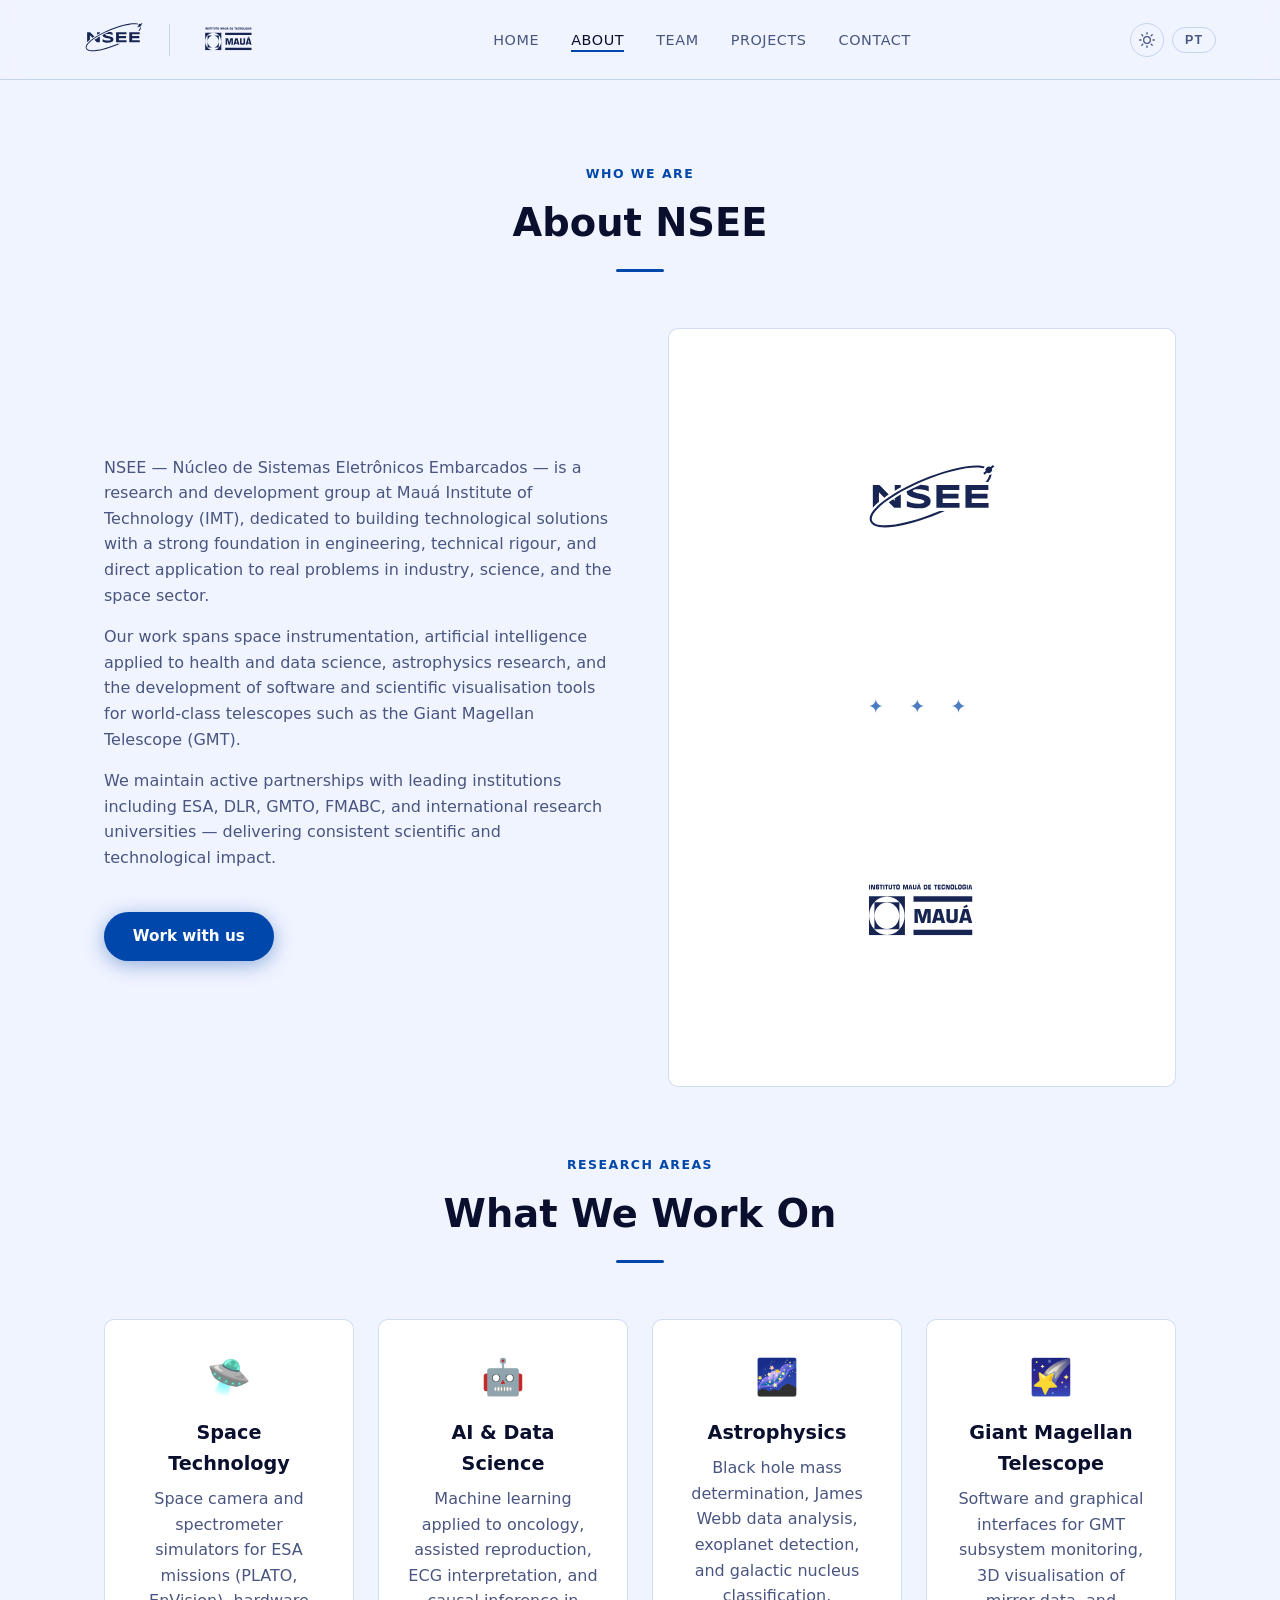
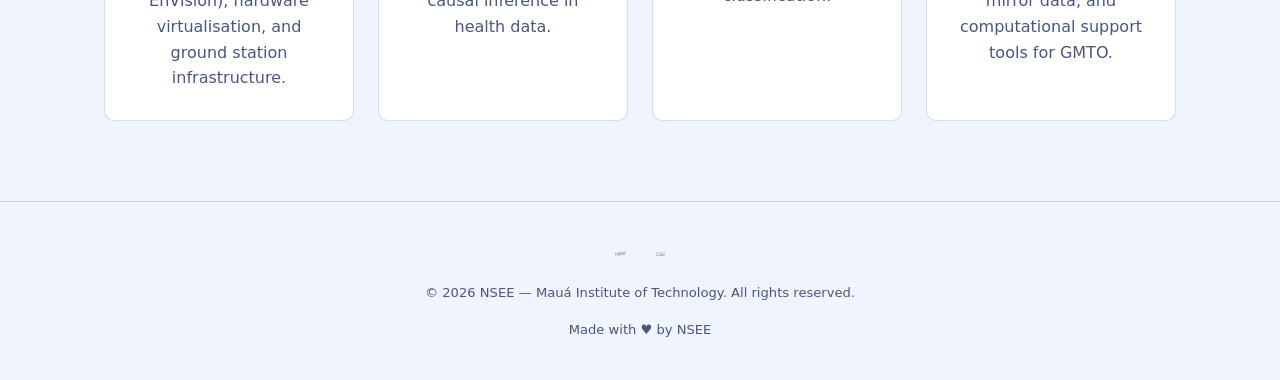
==== commit 1fe95a7a: "feat: professional improvements — SEO, OG tags, filter chips, modal a11y, SVG icons, Formspree form," ====
--- a/about.html
+++ b/about.html
@@ -5,11 +5,20 @@
   <meta name="viewport" content="width=device-width, initial-scale=1.0" />
   <title>About — NSEE</title>
   <meta name="description" content="About NSEE – Núcleo de Sistemas Eletrônicos Embarcados. Space technology, AI, astrophysics, and GMT research at Mauá IMT." />
+  <meta name="author" content="NSEE — Mauá Institute of Technology" />
+  <link rel="canonical" href="https://ffcfelps1.github.io/NSEE_portifolio/about.html" />
+  <meta property="og:type"        content="website" />
+  <meta property="og:title"       content="About NSEE — Embedded Electronic Systems at IMT" />
+  <meta property="og:description" content="NSEE is a research and engineering nucleus at Mauá IMT focused on space simulators, AI in health, astrophysics, and GMT software." />
+  <meta property="og:url"         content="https://ffcfelps1.github.io/NSEE_portifolio/about.html" />
+  <meta property="og:image"       content="https://ffcfelps1.github.io/NSEE_portifolio/assets/nsee_azul.svg" />
+  <meta name="twitter:card"       content="summary_large_image" />
   <link rel="icon" type="image/svg+xml" href="assets/nsee_azul.svg" />
   <link rel="stylesheet" href="css/style.css" />
   <script>document.documentElement.setAttribute('data-theme',localStorage.getItem('nsee-theme')||(matchMedia('(prefers-color-scheme: light)').matches?'light':'dark'));</script>
 </head>
 <body>
+  <a href="#main-content" class="skip-link">Skip to content</a>
 
   <!-- ===== NAVBAR ===== -->
   <nav class="navbar">
@@ -41,7 +50,7 @@
   </nav>
 
   <!-- ===== CONTENT ===== -->
-  <div class="page-wrapper">
+  <div class="page-wrapper" id="main-content">
     <div class="section">
 
       <!-- Section Header -->
@@ -53,11 +62,11 @@
       <!-- About Grid -->
       <div class="about-grid">
         <div class="about-text">
-          <p data-i18n="about.p1">NSEE — Núcleo de Simulação de Empresas e Empreendedorismo — is a student organization at Mauá Institute of Technology, founded to foster entrepreneurial culture among engineering and administration students.</p>
-          <p data-i18n="about.p2">Through workshops, mentoring programs, business simulations, and real-world projects, we help our members develop practical skills that bridge academic knowledge with the demands of modern business.</p>
-          <p data-i18n="about.p3">We partner with professors, industry professionals, and startups to deliver a rich ecosystem where ideas become reality.</p>
+          <p data-i18n="about.p1">NSEE — Núcleo de Sistemas Eletrônicos Embarcados — is an engineering research nucleus at Mauá Institute of Technology, developing embedded systems applied to space instrumentation, artificial intelligence, astrophysics, and scientific telescope software.</p>
+          <p data-i18n="about.p2">We build real-world solutions in partnership with international agencies and institutions such as ESA, DLR, GMTO, and FMABC — delivering software, simulators, and data science tools used in active space missions.</p>
+          <p data-i18n="about.p3">Our work is driven by technical rigour, interdisciplinary collaboration, and the ambition to place IMT at the frontier of global space and AI research.</p>
           <br />
-          <a href="contact.html" class="btn btn-primary" data-i18n="nav.contact">Contact</a>
+          <a href="contact.html" class="btn btn-primary" data-i18n="about.cta">Work with us</a>
         </div>
 
         <div class="about-logos">
--- a/css/style.css
+++ b/css/style.css
@@ -19,6 +19,7 @@
   --bg-card:        #0E0E1E;
   --bg-card-hover:  #141428;
   --text-primary:   #F0F4FF;
+  --text-secondary: #C8D4F0;
   --text-muted:     #8A9BC2;
   --border:         rgba(0, 71, 171, 0.35);
   --accent:         #4A9EFF;
@@ -38,6 +39,7 @@
   --bg-card:        #FFFFFF;
   --bg-card-hover:  #E8EEF8;
   --text-primary:   #0A0F2E;
+  --text-secondary: #2A3560;
   --text-muted:     #4A5580;
   --border:         rgba(0, 71, 171, 0.18);
   --accent:         #0047AB;
@@ -262,7 +264,7 @@
   position: absolute;
   inset: 0;
   background: url('../assets/fundo_espaco.jpeg') center/cover no-repeat;
-  filter: brightness(0.35);
+  filter: brightness(var(--hero-overlay));
   z-index: 0;
 }
 
@@ -660,9 +662,19 @@
 }
 
 .social-icon {
-  font-size: 1.5rem;
-  width: 40px;
-  text-align: center;
+  display: flex;
+  align-items: center;
+  justify-content: center;
+  width: 44px;
+  height: 44px;
+  flex-shrink: 0;
+  color: var(--accent);
+}
+
+.social-icon svg {
+  width: 24px;
+  height: 24px;
+  fill: currentColor;
 }
 
 .social-label { font-size: 0.8rem; color: var(--text-muted); }
@@ -721,12 +733,6 @@
   gap: 1rem;
 }
 
-.footer-logo img {
-  height: 30px;
-  opacity: 0.7;
-  filter: brightness(1.1);
-}
-
 .footer-text {
   font-size: 0.82rem;
   color: var(--text-muted);
@@ -846,6 +852,126 @@
 
 .project-card { cursor: pointer; }
 .project-card:hover { transform: translateY(-5px); }
+
+/* ---------- Skip Navigation ---------- */
+.skip-link {
+  position: absolute;
+  top: -100%;
+  left: 1rem;
+  background: var(--accent);
+  color: #fff;
+  padding: 0.5rem 1rem;
+  border-radius: var(--radius);
+  font-weight: 600;
+  font-size: 0.9rem;
+  z-index: 9999;
+  transition: top 0.2s ease;
+}
+.skip-link:focus { top: 1rem; }
+
+/* ---------- Focus Visible ---------- */
+:focus-visible {
+  outline: 2px solid var(--accent);
+  outline-offset: 3px;
+  border-radius: 4px;
+}
+button:focus-visible,
+a:focus-visible {
+  outline: 2px solid var(--accent);
+  outline-offset: 3px;
+}
+
+/* ---------- Project Filter Chips ---------- */
+.filter-bar {
+  display: flex;
+  flex-wrap: wrap;
+  gap: 0.6rem;
+  justify-content: center;
+  margin-bottom: 2.5rem;
+}
+
+.filter-chip {
+  background: transparent;
+  border: 1.5px solid var(--border);
+  color: var(--text-muted);
+  border-radius: 30px;
+  padding: 0.35rem 1.1rem;
+  font-size: 0.82rem;
+  font-weight: 600;
+  cursor: pointer;
+  transition: all var(--transition);
+  letter-spacing: 0.03em;
+}
+
+.filter-chip:hover,
+.filter-chip.active {
+  background: var(--nsee-blue);
+  border-color: var(--nsee-blue);
+  color: #fff;
+}
+
+.project-category.hidden { display: none; }
+
+/* ---------- Tag Group ---------- */
+.tag-group {
+  display: flex;
+  flex-wrap: wrap;
+  gap: 0.3rem;
+  margin-top: 0.7rem;
+}
+
+/* ---------- Modal link button ---------- */
+.modal-link {
+  display: inline-flex;
+  align-items: center;
+  gap: 0.4rem;
+  margin-top: 1rem;
+  font-size: 0.88rem;
+  font-weight: 600;
+  color: var(--accent);
+  text-decoration: none;
+  border: 1px solid var(--accent);
+  padding: 0.4rem 1rem;
+  border-radius: 30px;
+  transition: background var(--transition), color var(--transition);
+}
+.modal-link:hover {
+  background: var(--accent);
+  color: #fff;
+}
+
+/* ---------- Form feedback ---------- */
+.form-feedback {
+  display: none;
+  padding: 0.8rem 1.2rem;
+  border-radius: var(--radius);
+  font-size: 0.92rem;
+  font-weight: 500;
+  margin-top: 0.5rem;
+}
+.form-feedback.success {
+  display: block;
+  background: rgba(34, 197, 94, 0.12);
+  color: #22c55e;
+  border: 1px solid rgba(34, 197, 94, 0.3);
+}
+.form-feedback.error {
+  display: block;
+  background: rgba(239, 68, 68, 0.12);
+  color: #ef4444;
+  border: 1px solid rgba(239, 68, 68, 0.3);
+}
+
+/* ---------- Prefers Reduced Motion ---------- */
+@media (prefers-reduced-motion: reduce) {
+  *, *::before, *::after {
+    animation-duration: 0.01ms !important;
+    animation-iteration-count: 1 !important;
+    transition-duration: 0.01ms !important;
+  }
+  .hero-logo { animation: none; }
+  .modal-inner { animation: none; }
+}
 
 /* ---------- Responsive ---------- */
 @media (max-width: 900px) {
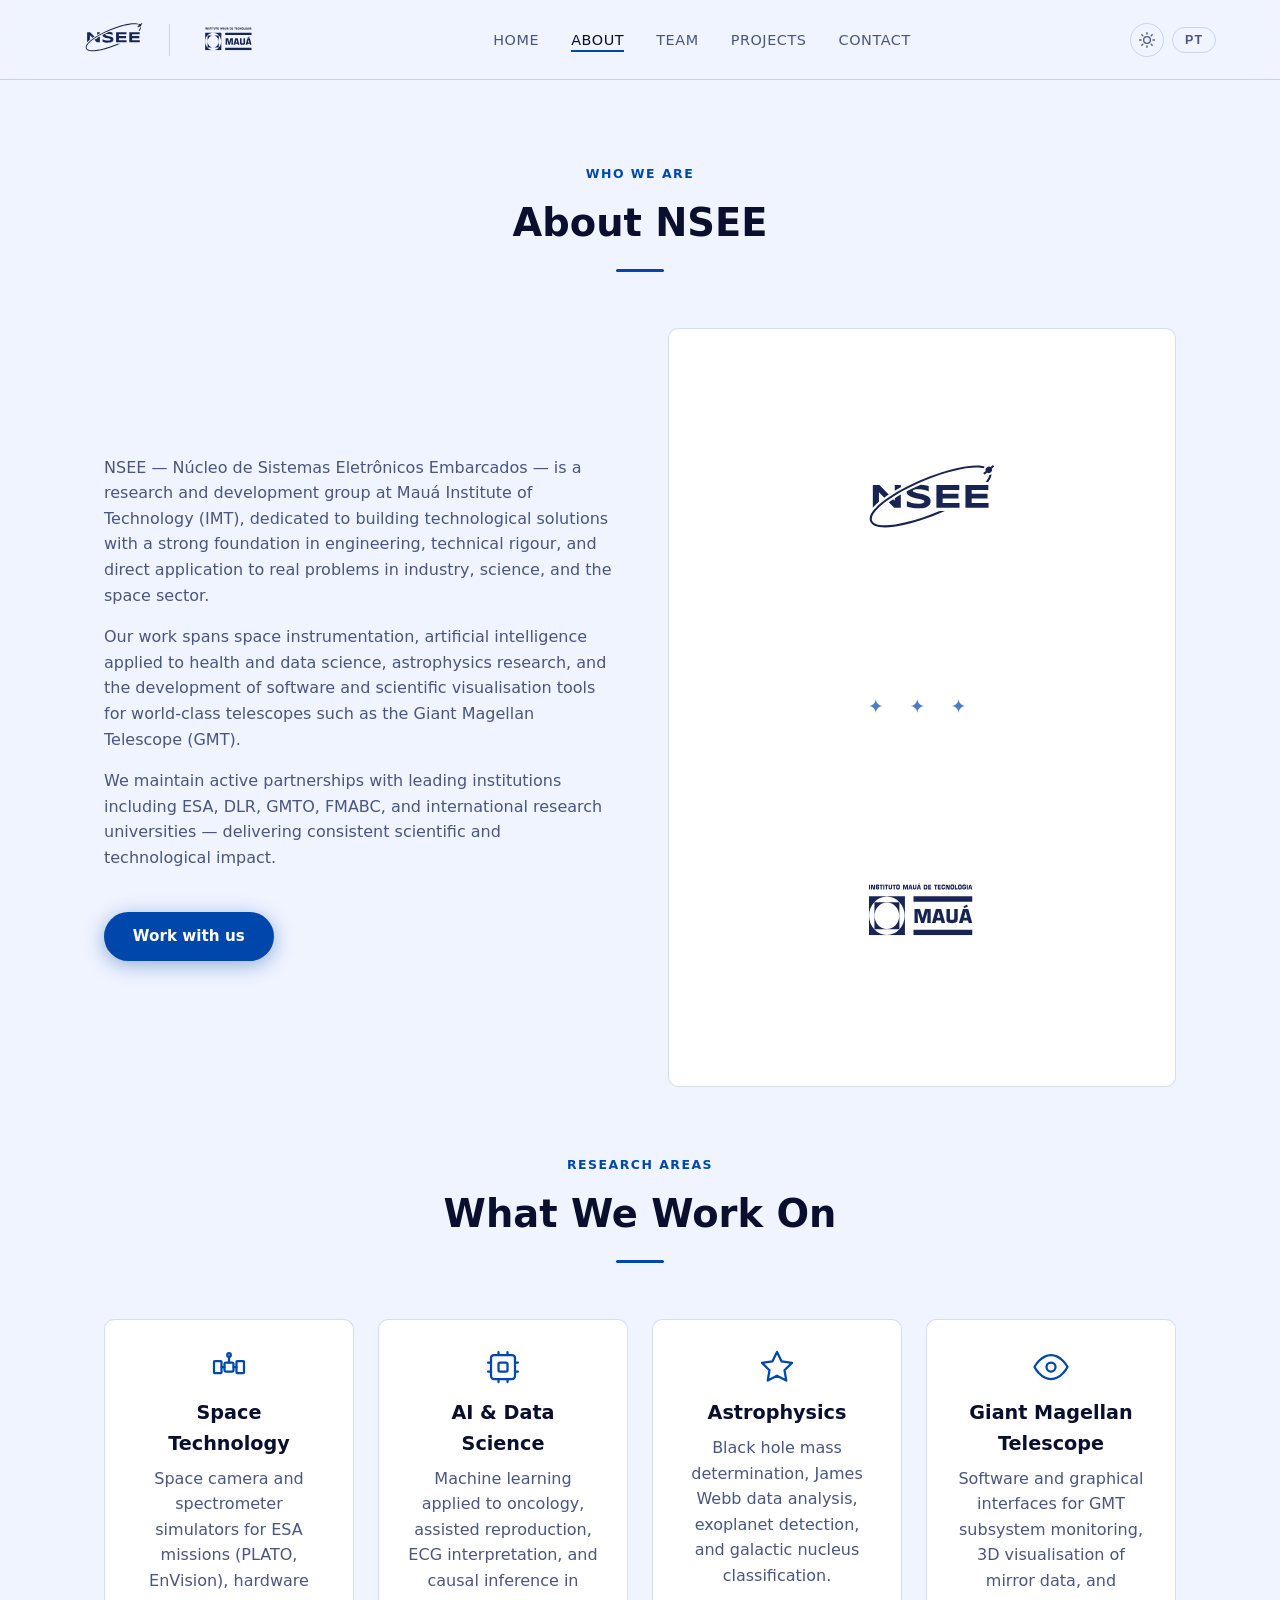
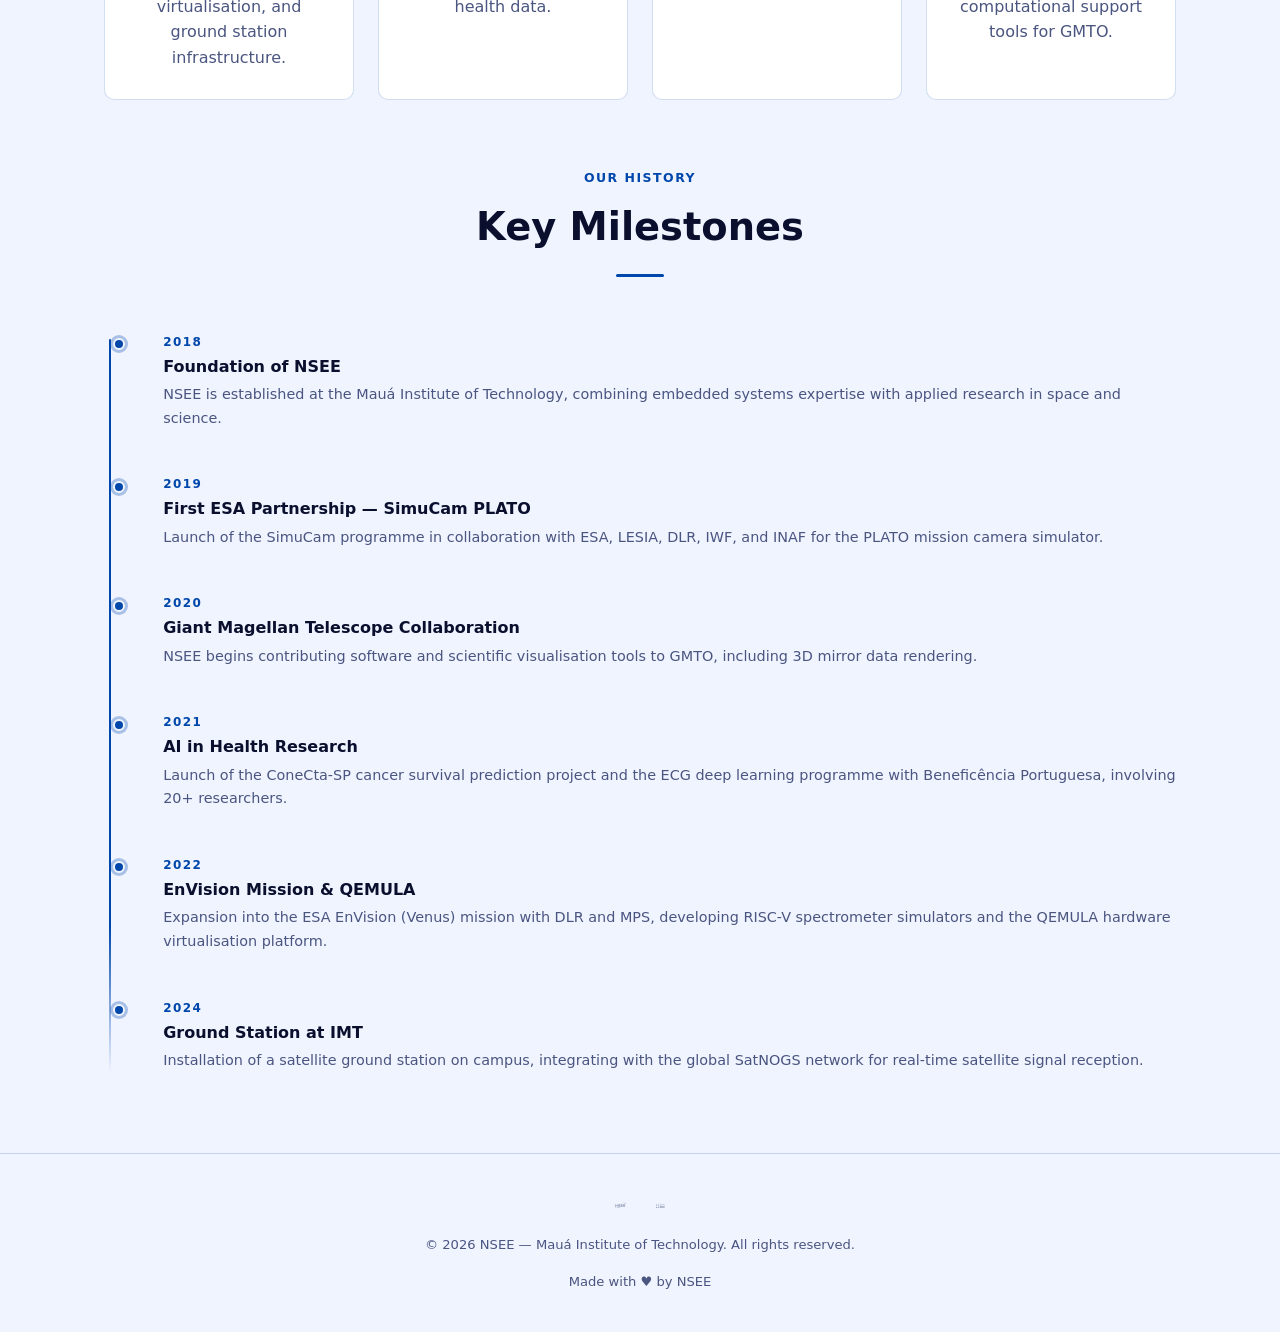
==== commit f88366df: "feat(professional): new data information" ====
--- a/about.html
+++ b/about.html
@@ -85,27 +85,76 @@
 
         <div class="about-pillars">
           <div class="pillar-card">
-            <div class="pillar-icon">&#x1F6F8;</div>
+            <div class="pillar-icon">
+              <svg xmlns="http://www.w3.org/2000/svg" viewBox="0 0 24 24" fill="none" stroke="currentColor" stroke-width="1.5" stroke-linecap="round" stroke-linejoin="round" width="36" height="36" aria-hidden="true"><rect x="9" y="9" width="6" height="6" rx="1"/><rect x="2" y="8" width="5" height="8" rx="0.5"/><rect x="17" y="8" width="5" height="8" rx="0.5"/><line x1="7" y1="12" x2="9" y2="12"/><line x1="15" y1="12" x2="17" y2="12"/><line x1="12" y1="9" x2="12" y2="5"/><circle cx="12" cy="4" r="1.2"/></svg>
+            </div>
             <h3 data-i18n="pillar1.title">Space Technology</h3>
             <p data-i18n="pillar1.text">Space camera and spectrometer simulators for ESA missions, hardware virtualisation, and ground station infrastructure.</p>
           </div>
 
           <div class="pillar-card">
-            <div class="pillar-icon">🤖</div>
+            <div class="pillar-icon">
+              <svg xmlns="http://www.w3.org/2000/svg" viewBox="0 0 24 24" fill="none" stroke="currentColor" stroke-width="1.5" stroke-linecap="round" stroke-linejoin="round" width="36" height="36" aria-hidden="true"><rect width="16" height="16" x="4" y="4" rx="2"/><rect width="6" height="6" x="9" y="9" rx="1"/><path d="M15 2v2M15 20v2M2 15h2M2 9h2M20 15h2M20 9h2M9 2v2M9 20v2"/></svg>
+            </div>
             <h3 data-i18n="pillar2.title">AI &amp; Data Science</h3>
             <p data-i18n="pillar2.text">Machine learning applied to oncology, assisted reproduction, ECG interpretation, and causal inference in health data.</p>
           </div>
 
           <div class="pillar-card">
-            <div class="pillar-icon">&#x1F30C;</div>
+            <div class="pillar-icon">
+              <svg xmlns="http://www.w3.org/2000/svg" viewBox="0 0 24 24" fill="none" stroke="currentColor" stroke-width="1.5" stroke-linecap="round" stroke-linejoin="round" width="36" height="36" aria-hidden="true"><polygon points="12 2 15.09 8.26 22 9.27 17 14.14 18.18 21.02 12 17.77 5.82 21.02 7 14.14 2 9.27 8.91 8.26 12 2"/></svg>
+            </div>
             <h3 data-i18n="pillar3.title">Astrophysics</h3>
             <p data-i18n="pillar3.text">Black hole mass determination, James Webb data analysis, exoplanet detection, and galactic nucleus classification.</p>
           </div>
 
           <div class="pillar-card">
-            <div class="pillar-icon">🌠</div>
+            <div class="pillar-icon">
+              <svg xmlns="http://www.w3.org/2000/svg" viewBox="0 0 24 24" fill="none" stroke="currentColor" stroke-width="1.5" stroke-linecap="round" stroke-linejoin="round" width="36" height="36" aria-hidden="true"><path d="M1 12s4-8 11-8 11 8 11 8-4 8-11 8-11-8-11-8z"/><circle cx="12" cy="12" r="3"/></svg>
+            </div>
             <h3 data-i18n="pillar4.title">Giant Magellan Telescope</h3>
             <p data-i18n="pillar4.text">Software and graphical interfaces for GMT subsystem monitoring, 3D visualisation of mirror data, and computational support for GMTO.</p>
+          </div>
+        </div>
+      </div>
+
+      <!-- Timeline -->
+      <div style="margin-top: 4rem;">
+        <div class="section-header">
+          <span class="section-tag" data-i18n="timeline.tag">Our History</span>
+          <h2 data-i18n="timeline.title">Key Milestones</h2>
+        </div>
+
+        <div class="timeline">
+          <div class="timeline-item">
+            <div class="timeline-year" data-i18n="tl1.year">2018</div>
+            <h4 data-i18n="tl1.title">Foundation of NSEE</h4>
+            <p data-i18n="tl1.desc">NSEE is established at the Mauá Institute of Technology, combining embedded systems expertise with applied research in space and science.</p>
+          </div>
+          <div class="timeline-item">
+            <div class="timeline-year" data-i18n="tl2.year">2019</div>
+            <h4 data-i18n="tl2.title">First ESA Partnership — SimuCam PLATO</h4>
+            <p data-i18n="tl2.desc">Launch of the SimuCam programme in collaboration with ESA, LESIA, DLR, IWF, and INAF for the PLATO space mission camera simulator.</p>
+          </div>
+          <div class="timeline-item">
+            <div class="timeline-year" data-i18n="tl3.year">2020</div>
+            <h4 data-i18n="tl3.title">Giant Magellan Telescope Collaboration</h4>
+            <p data-i18n="tl3.desc">NSEE begins contributing software and scientific visualisation tools to the Giant Magellan Telescope Organisation (GMTO), including 3D mirror data rendering.</p>
+          </div>
+          <div class="timeline-item">
+            <div class="timeline-year" data-i18n="tl4.year">2021</div>
+            <h4 data-i18n="tl4.title">AI in Health Research</h4>
+            <p data-i18n="tl4.desc">Launch of the ConeCta-SP cancer survival prediction project and the ECG deep learning programme with Beneficência Portuguesa, involving 20+ researchers.</p>
+          </div>
+          <div class="timeline-item">
+            <div class="timeline-year" data-i18n="tl5.year">2022</div>
+            <h4 data-i18n="tl5.title">EnVision Mission &amp; QEMULA</h4>
+            <p data-i18n="tl5.desc">Expansion into the ESA EnVision (Venus) mission with DLR and MPS, developing RISC-V spectrometer simulators and the QEMULA hardware virtualisation platform.</p>
+          </div>
+          <div class="timeline-item">
+            <div class="timeline-year" data-i18n="tl6.year">2024</div>
+            <h4 data-i18n="tl6.title">Ground Station at IMT</h4>
+            <p data-i18n="tl6.desc">Installation of a satellite ground station on campus, integrating with the global SatNOGS network for real-time satellite signal reception.</p>
           </div>
         </div>
       </div>
--- a/css/style.css
+++ b/css/style.css
@@ -447,8 +447,16 @@
 }
 
 .pillar-icon {
-  font-size: 2.2rem;
+  display: flex;
+  align-items: center;
+  justify-content: center;
   margin-bottom: 0.8rem;
+  color: var(--accent);
+}
+
+.pillar-icon svg {
+  width: 36px;
+  height: 36px;
 }
 
 .pillar-card h3 { margin-bottom: 0.4rem; }
@@ -522,7 +530,14 @@
   border-bottom: 1px solid var(--border);
 }
 
-.category-icon { font-size: 1.6rem; }
+.category-icon {
+  display: flex;
+  align-items: center;
+  color: var(--accent);
+  flex-shrink: 0;
+}
+
+.category-icon svg { width: 22px; height: 22px; }
 
 .category-title {
   font-size: 1.15rem;
@@ -564,9 +579,11 @@
   display: flex;
   align-items: center;
   justify-content: center;
-  font-size: 2.4rem;
   border-bottom: 1px solid var(--border);
-}
+  color: rgba(148, 196, 255, 0.85);
+}
+
+.project-thumb svg { width: 40px; height: 40px; }
 
 .project-body {
   padding: 1.2rem 1.4rem;
@@ -817,10 +834,14 @@
 }
 
 .modal-icon {
-  font-size: 3rem;
+  display: flex;
+  align-items: center;
+  justify-content: center;
   margin-bottom: 0.6rem;
-  line-height: 1;
-}
+  color: var(--accent);
+}
+
+.modal-icon svg { width: 48px; height: 48px; }
 
 .modal-title {
   font-size: 1.35rem;
@@ -962,6 +983,219 @@
   border: 1px solid rgba(239, 68, 68, 0.3);
 }
 
+/* ---------- Stats Bar ---------- */
+.stats-bar {
+  background: var(--bg-card);
+  border-top: 1px solid var(--border);
+  border-bottom: 1px solid var(--border);
+  padding: 3.5rem 5%;
+  transition: background 0.3s ease, border-color 0.3s ease;
+}
+
+.stats-inner {
+  max-width: 1200px;
+  margin: 0 auto;
+  display: grid;
+  grid-template-columns: repeat(auto-fit, minmax(150px, 1fr));
+  gap: 2rem;
+  text-align: center;
+}
+
+.stat-number {
+  font-size: clamp(2.4rem, 4.5vw, 3.4rem);
+  font-weight: 800;
+  color: var(--accent);
+  letter-spacing: -0.03em;
+  line-height: 1;
+}
+
+.stat-label {
+  font-size: 0.82rem;
+  color: var(--text-muted);
+  margin-top: 0.5rem;
+  letter-spacing: 0.05em;
+  text-transform: uppercase;
+}
+
+/* ---------- Partners Strip ---------- */
+.partners-strip {
+  padding: 4rem 5%;
+}
+
+.partners-inner {
+  max-width: 1200px;
+  margin: 0 auto;
+}
+
+.partners-logos {
+  display: flex;
+  align-items: center;
+  justify-content: center;
+  flex-wrap: wrap;
+  gap: 1rem 2rem;
+  margin-top: 2.5rem;
+}
+
+.partner-badge {
+  font-size: 0.82rem;
+  font-weight: 700;
+  letter-spacing: 0.14em;
+  text-transform: uppercase;
+  color: var(--text-muted);
+  padding: 0.5rem 1.3rem;
+  border: 1px solid var(--border);
+  border-radius: 6px;
+  transition: border-color var(--transition), color var(--transition), background var(--transition);
+  user-select: none;
+}
+
+.partner-badge:hover {
+  border-color: var(--accent);
+  color: var(--accent);
+  background: rgba(74, 158, 255, 0.06);
+}
+
+/* ---------- Scroll-down Indicator ---------- */
+.scroll-down {
+  position: absolute;
+  bottom: 0.5rem;
+  left: 50%;
+  transform: translateX(-50%);
+  display: flex;
+  flex-direction: column;
+  align-items: center;
+  gap: 0.3rem;
+  color: rgba(255, 255, 255, 0.5);
+  font-size: 0.68rem;
+  letter-spacing: 0.14em;
+  text-transform: uppercase;
+  background: none;
+  border: none;
+  cursor: pointer;
+  z-index: 2;
+  padding: 0;
+  animation: scrollBounce 2.2s ease-in-out infinite;
+  transition: color var(--transition);
+}
+
+.scroll-down:hover { color: rgba(255, 255, 255, 0.85); }
+
+.scroll-down svg {
+  width: 22px;
+  height: 22px;
+}
+
+@keyframes scrollBounce {
+  0%, 100% { transform: translateX(-50%) translateY(0); }
+  50%       { transform: translateX(-50%) translateY(7px); }
+}
+
+/* ---------- Timeline ---------- */
+.timeline {
+  position: relative;
+  margin-top: 3rem;
+  padding-left: 2.5rem;
+}
+
+.timeline::before {
+  content: '';
+  position: absolute;
+  left: 5px;
+  top: 6px;
+  bottom: 0;
+  width: 2px;
+  background: linear-gradient(to bottom, var(--nsee-blue) 80%, transparent);
+  border-radius: 1px;
+}
+
+.timeline-item {
+  position: relative;
+  padding: 0 0 2.8rem 1.2rem;
+}
+
+.timeline-item:last-child { padding-bottom: 0; }
+
+.timeline-item::before {
+  content: '';
+  position: absolute;
+  left: -1.95rem;
+  top: 0.35rem;
+  width: 12px;
+  height: 12px;
+  border-radius: 50%;
+  background: var(--nsee-blue);
+  border: 2px solid var(--bg-dark);
+  box-shadow: 0 0 0 3px rgba(0, 71, 171, 0.3);
+  transition: background var(--transition);
+}
+
+.timeline-item:hover::before {
+  background: var(--accent);
+  box-shadow: 0 0 0 4px rgba(74, 158, 255, 0.3);
+}
+
+.timeline-year {
+  font-size: 0.75rem;
+  font-weight: 700;
+  letter-spacing: 0.12em;
+  text-transform: uppercase;
+  color: var(--accent);
+  margin-bottom: 0.3rem;
+}
+
+.timeline-item h4 {
+  font-size: 1rem;
+  font-weight: 700;
+  color: var(--text-primary);
+  margin-bottom: 0.35rem;
+  line-height: 1.3;
+}
+
+.timeline-item p {
+  font-size: 0.9rem;
+  color: var(--text-muted);
+  line-height: 1.65;
+}
+
+/* ---------- Back-to-top ---------- */
+.back-to-top {
+  position: fixed;
+  bottom: 2rem;
+  right: 2rem;
+  width: 44px;
+  height: 44px;
+  border-radius: 50%;
+  background: var(--nsee-blue);
+  color: #fff;
+  border: none;
+  cursor: pointer;
+  display: flex;
+  align-items: center;
+  justify-content: center;
+  opacity: 0;
+  pointer-events: none;
+  transform: translateY(12px);
+  transition: opacity var(--transition), transform var(--transition), background var(--transition);
+  z-index: 900;
+  box-shadow: 0 4px 16px rgba(0, 71, 171, 0.45);
+}
+
+.back-to-top.visible {
+  opacity: 1;
+  pointer-events: auto;
+  transform: translateY(0);
+}
+
+.back-to-top:hover {
+  background: var(--nsee-blue-lt);
+  transform: translateY(-3px);
+}
+
+.back-to-top svg {
+  width: 18px;
+  height: 18px;
+}
+
 /* ---------- Prefers Reduced Motion ---------- */
 @media (prefers-reduced-motion: reduce) {
   *, *::before, *::after {
@@ -971,6 +1205,7 @@
   }
   .hero-logo { animation: none; }
   .modal-inner { animation: none; }
+  .scroll-down { animation: none; }
 }
 
 /* ---------- Responsive ---------- */
@@ -979,6 +1214,8 @@
   .contact-grid { grid-template-columns: 1fr; }
 
   .about-logos { flex-direction: row; flex-wrap: wrap; justify-content: center; }
+
+  .stats-inner { grid-template-columns: repeat(2, 1fr); }
 }
 
 @media (max-width: 700px) {
@@ -1004,4 +1241,15 @@
 
   .hero-ctas { flex-direction: column; align-items: center; }
   .section { padding: 3.5rem 5%; }
-}
+
+  .stats-inner { grid-template-columns: repeat(2, 1fr); gap: 1.5rem; }
+  .stats-bar { padding: 2.5rem 5%; }
+
+  .partners-logos { gap: 0.7rem 1.2rem; }
+
+  .scroll-down { display: none; }
+
+  .timeline { padding-left: 1.8rem; }
+
+  .back-to-top { bottom: 1.2rem; right: 1.2rem; }
+}
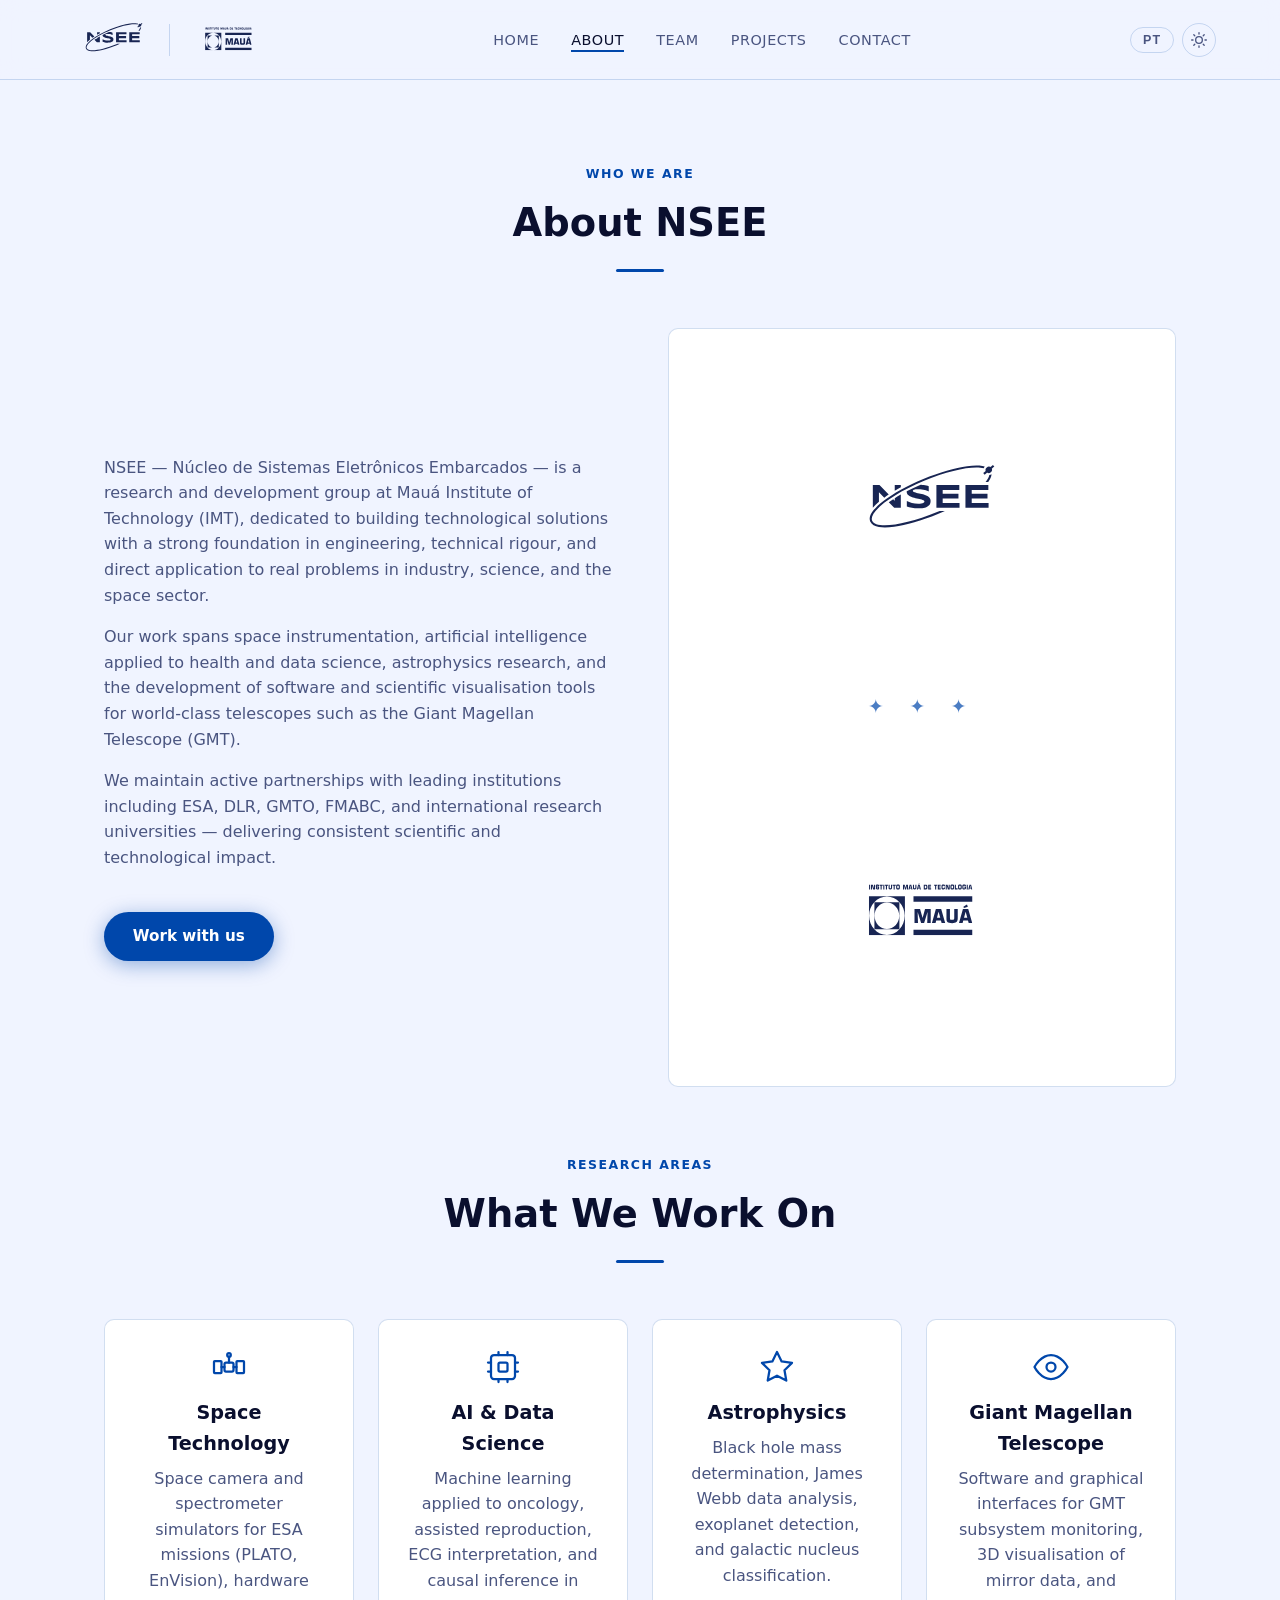
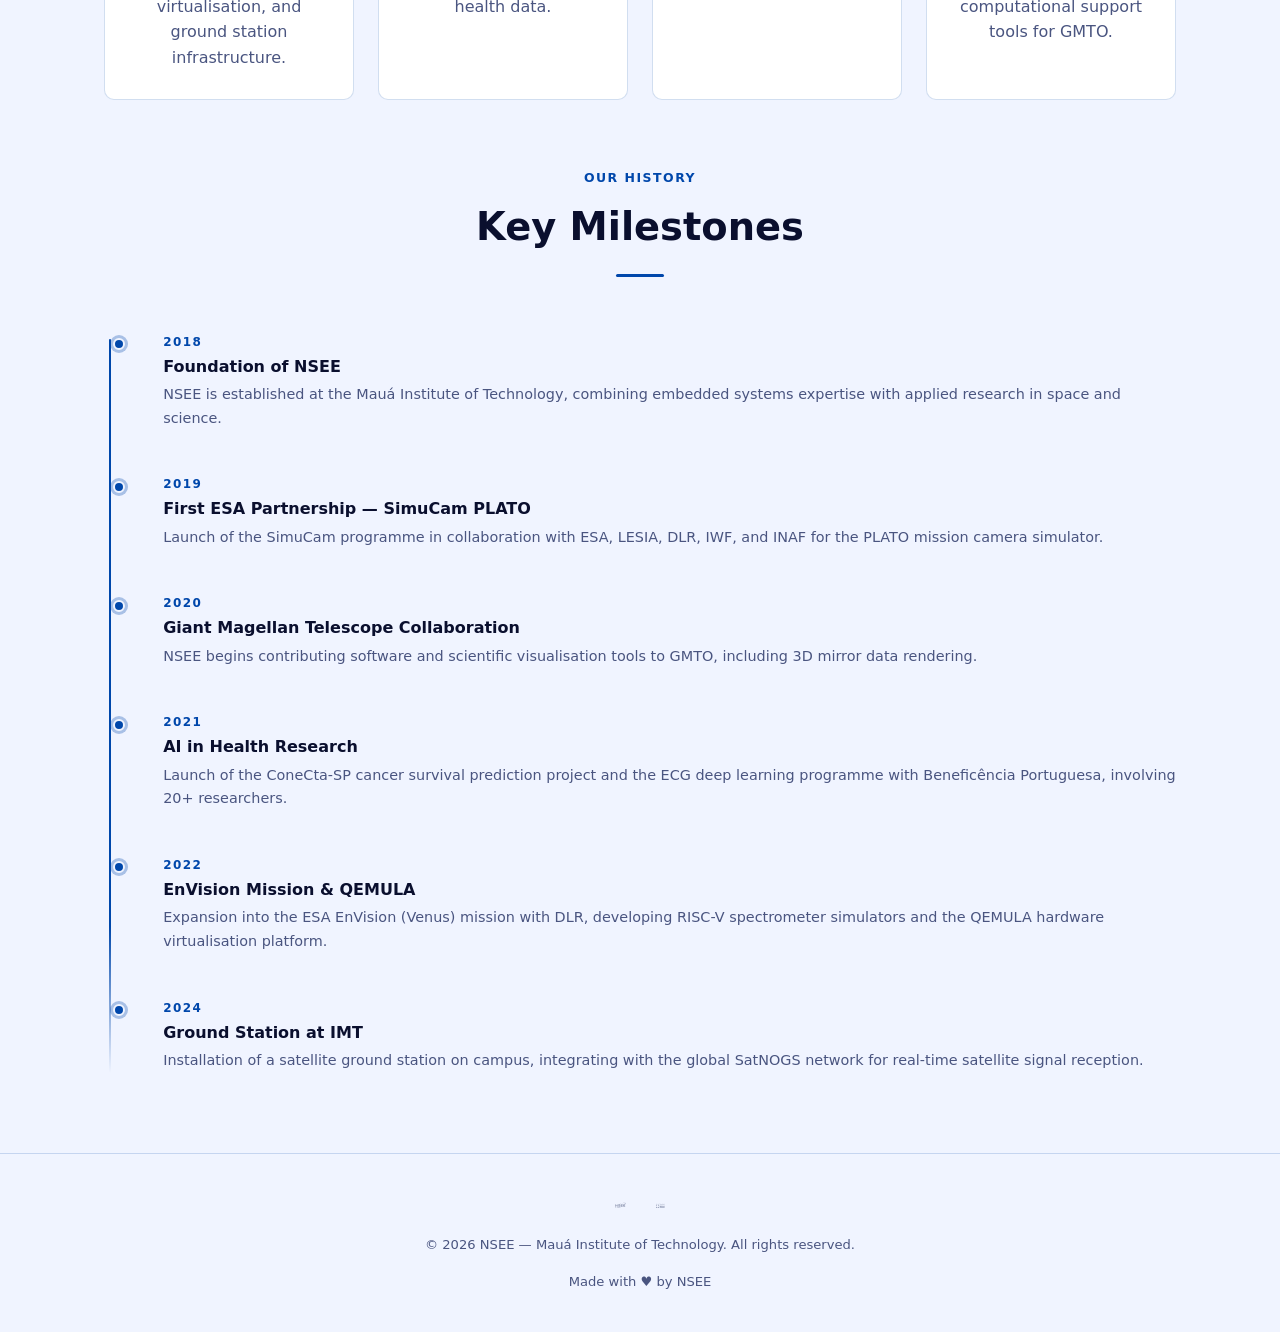
==== commit cb1ed52e: "feat(team): Membros NSEE" ====
--- a/about.html
+++ b/about.html
@@ -41,11 +41,11 @@
     </ul>
 
     <div class="nav-controls">
+      <button class="lang-toggle" id="langToggle" aria-label="Switch language">PT</button>
       <button class="theme-toggle" id="themeToggle" aria-label="Toggle theme">
         <svg class="icon-moon" xmlns="http://www.w3.org/2000/svg" viewBox="0 0 24 24" fill="currentColor" width="16" height="16" aria-hidden="true"><path d="M21 12.79A9 9 0 1 1 11.21 3a7 7 0 0 0 9.79 9.79z"/></svg>
         <svg class="icon-sun" xmlns="http://www.w3.org/2000/svg" viewBox="0 0 24 24" fill="none" stroke="currentColor" stroke-width="2" stroke-linecap="round" stroke-linejoin="round" width="16" height="16" aria-hidden="true"><circle cx="12" cy="12" r="5"/><line x1="12" y1="1" x2="12" y2="3"/><line x1="12" y1="21" x2="12" y2="23"/><line x1="4.22" y1="4.22" x2="5.64" y2="5.64"/><line x1="18.36" y1="18.36" x2="19.78" y2="19.78"/><line x1="1" y1="12" x2="3" y2="12"/><line x1="21" y1="12" x2="23" y2="12"/><line x1="4.22" y1="19.78" x2="5.64" y2="18.36"/><line x1="18.36" y1="5.64" x2="19.78" y2="4.22"/></svg>
       </button>
-      <button class="lang-toggle" id="langToggle" aria-label="Switch language">PT</button>
     </div>
   </nav>
 
@@ -149,7 +149,7 @@
           <div class="timeline-item">
             <div class="timeline-year" data-i18n="tl5.year">2022</div>
             <h4 data-i18n="tl5.title">EnVision Mission &amp; QEMULA</h4>
-            <p data-i18n="tl5.desc">Expansion into the ESA EnVision (Venus) mission with DLR and MPS, developing RISC-V spectrometer simulators and the QEMULA hardware virtualisation platform.</p>
+            <p data-i18n="tl5.desc">Expansion into the ESA EnVision (Venus) mission with DLR, developing RISC-V spectrometer simulators and the QEMULA hardware virtualisation platform.</p>
           </div>
           <div class="timeline-item">
             <div class="timeline-year" data-i18n="tl6.year">2024</div>
--- a/css/style.css
+++ b/css/style.css
@@ -516,6 +516,42 @@
   color: var(--text-muted);
 }
 
+.member-links {
+  display: flex;
+  justify-content: center;
+  gap: 0.5rem;
+  margin-top: 0.9rem;
+  flex-wrap: wrap;
+}
+
+.member-link-btn {
+  display: inline-flex;
+  align-items: center;
+  gap: 0.35rem;
+  font-size: 0.8rem;
+  font-weight: 600;
+  color: var(--accent);
+  border: 1px solid var(--accent);
+  padding: 0.35rem 0.85rem;
+  border-radius: 30px;
+  text-decoration: none;
+  transition: background var(--transition), color var(--transition);
+  white-space: nowrap;
+}
+
+.member-link-btn:hover {
+  background: var(--accent);
+  color: #fff;
+}
+
+.member-link-btn.disabled {
+  opacity: 0.35;
+  pointer-events: none;
+  border-color: var(--text-muted);
+  color: var(--text-muted);
+  cursor: default;
+}
+
 /* ---------- Projects Page ---------- */
 .project-category {
   margin-bottom: 3.5rem;
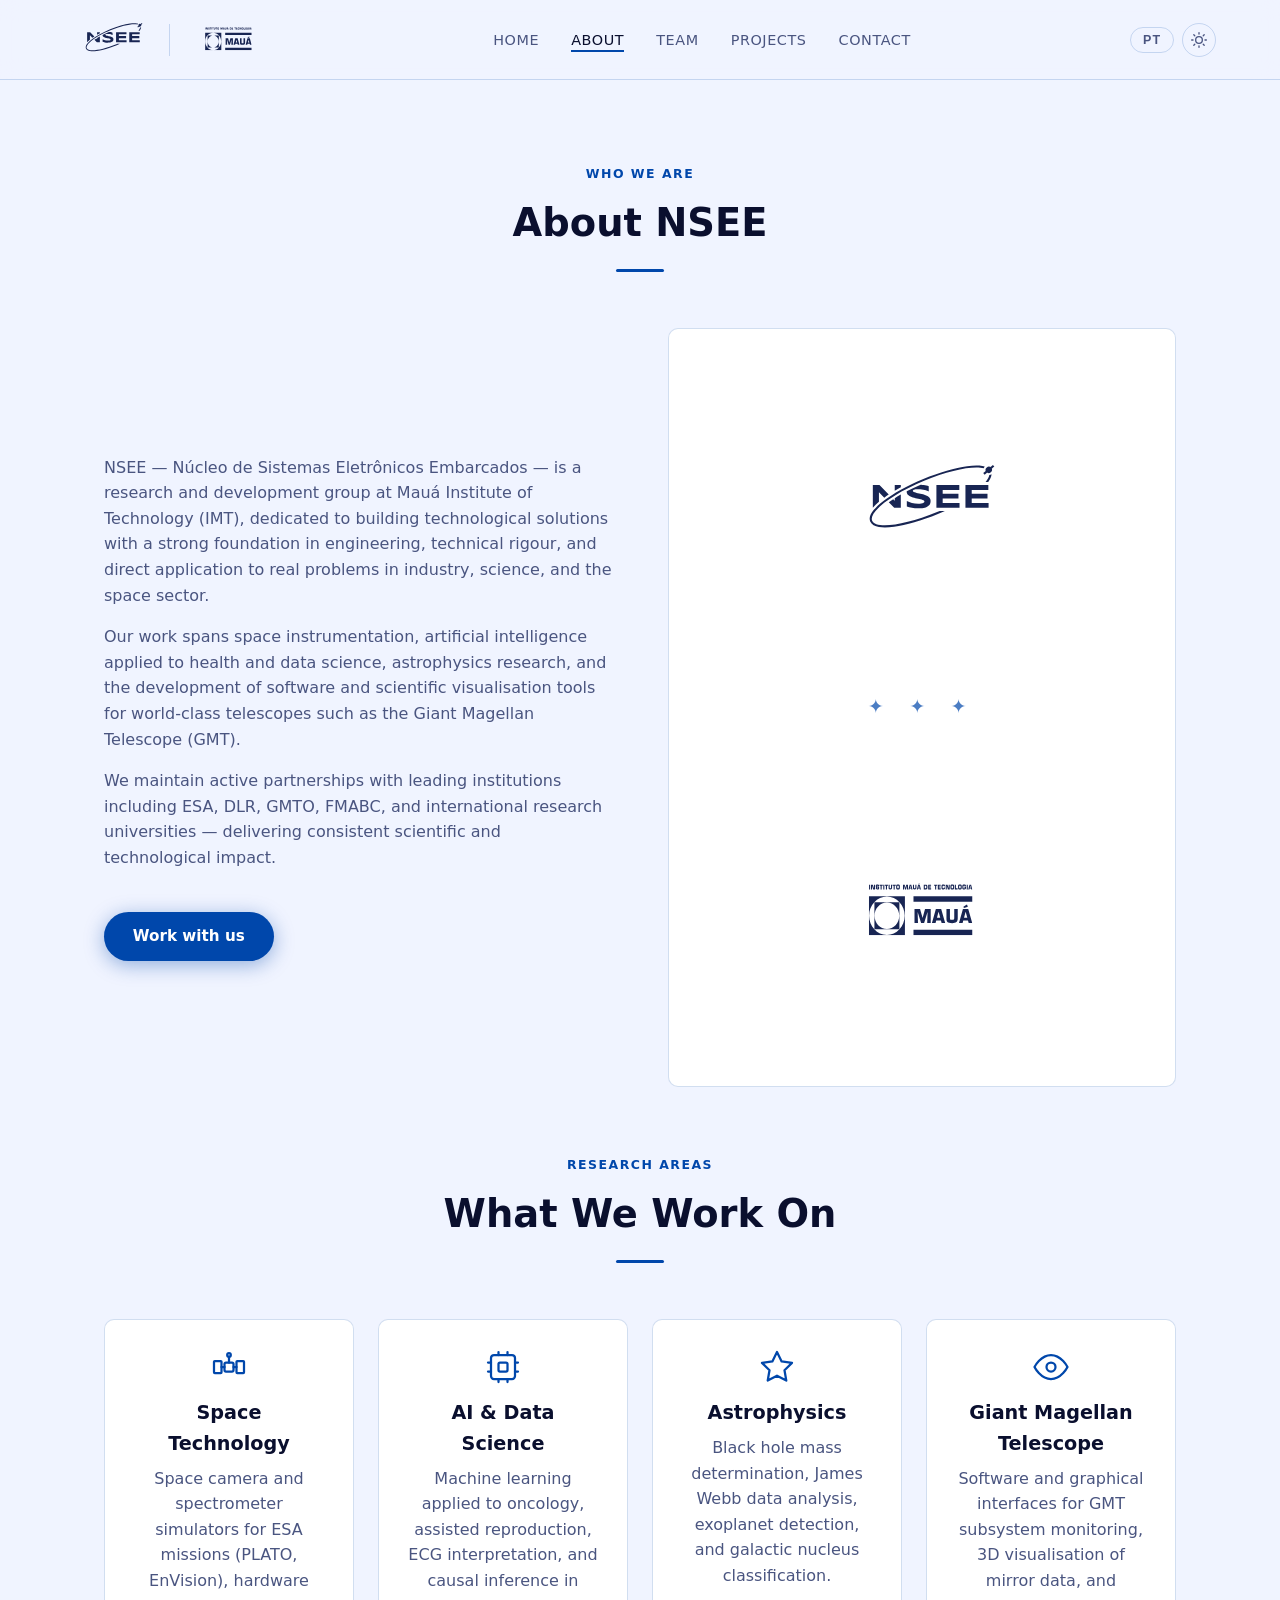
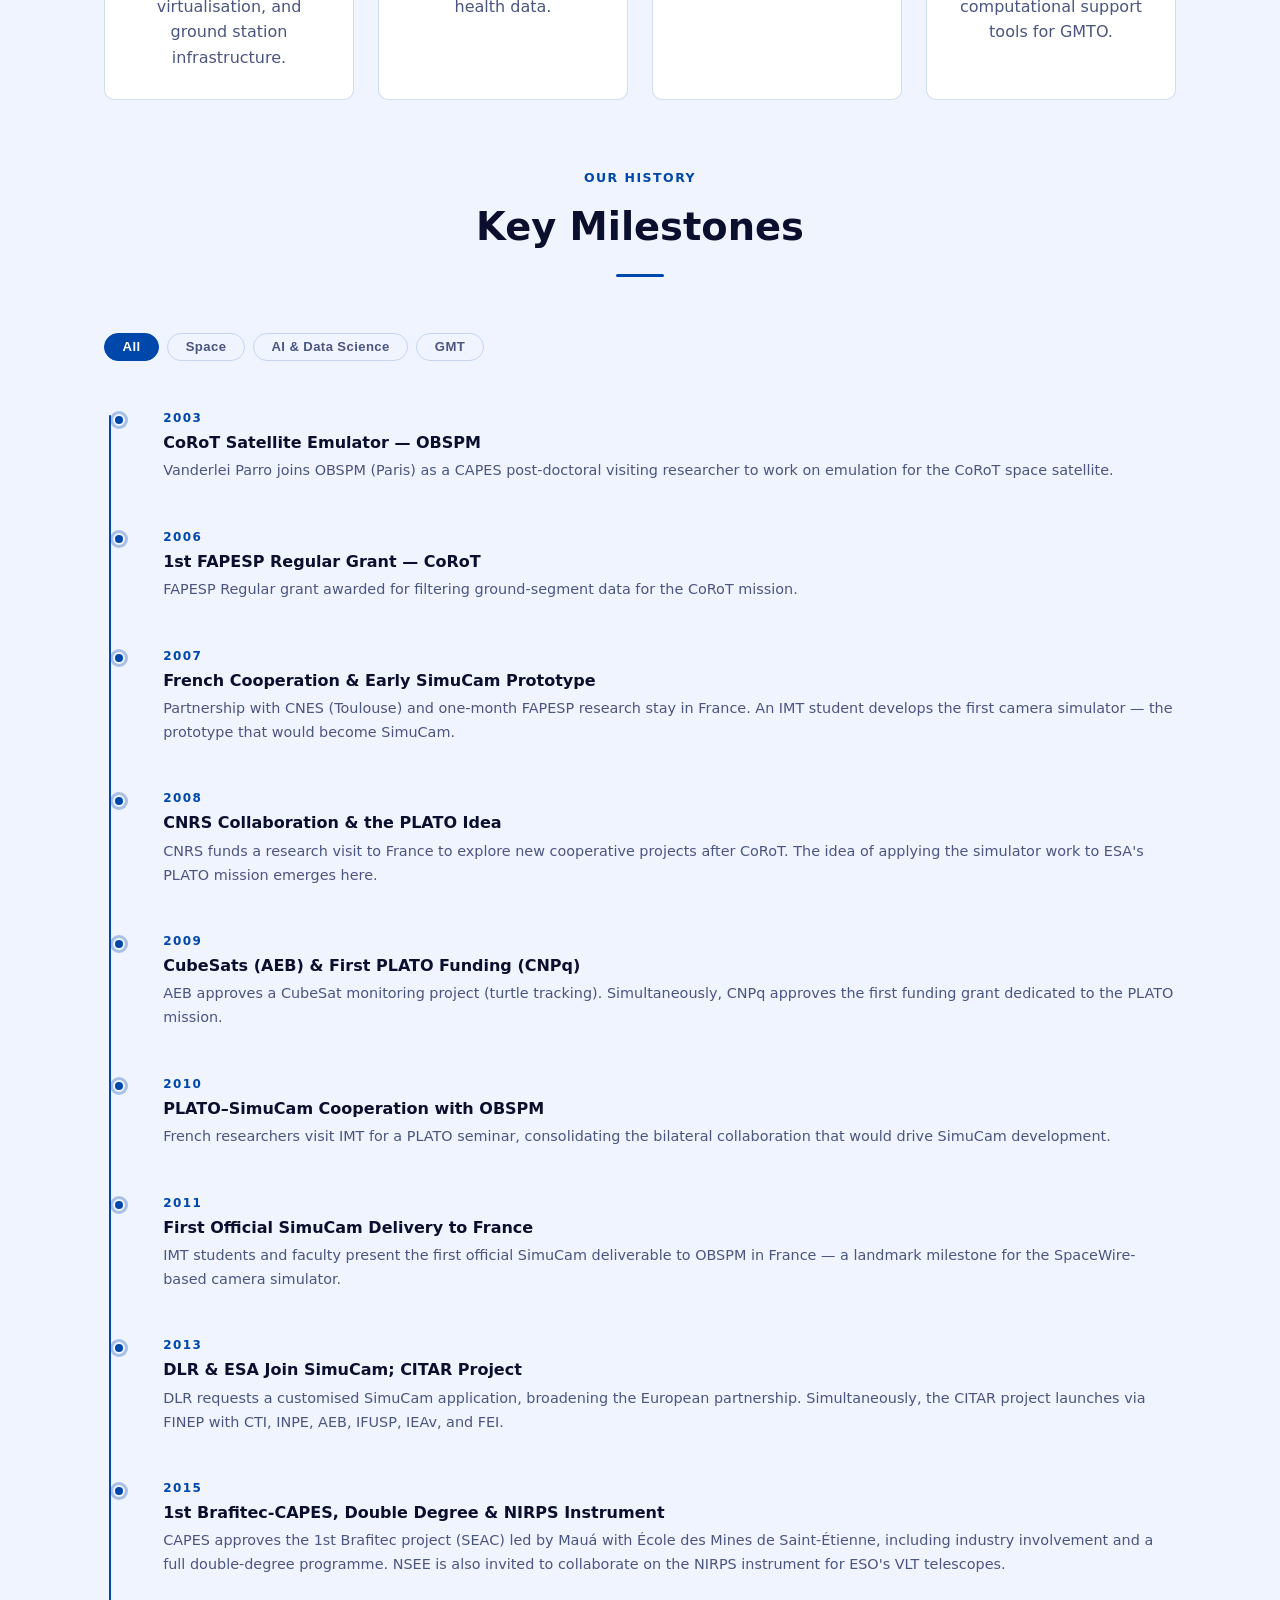
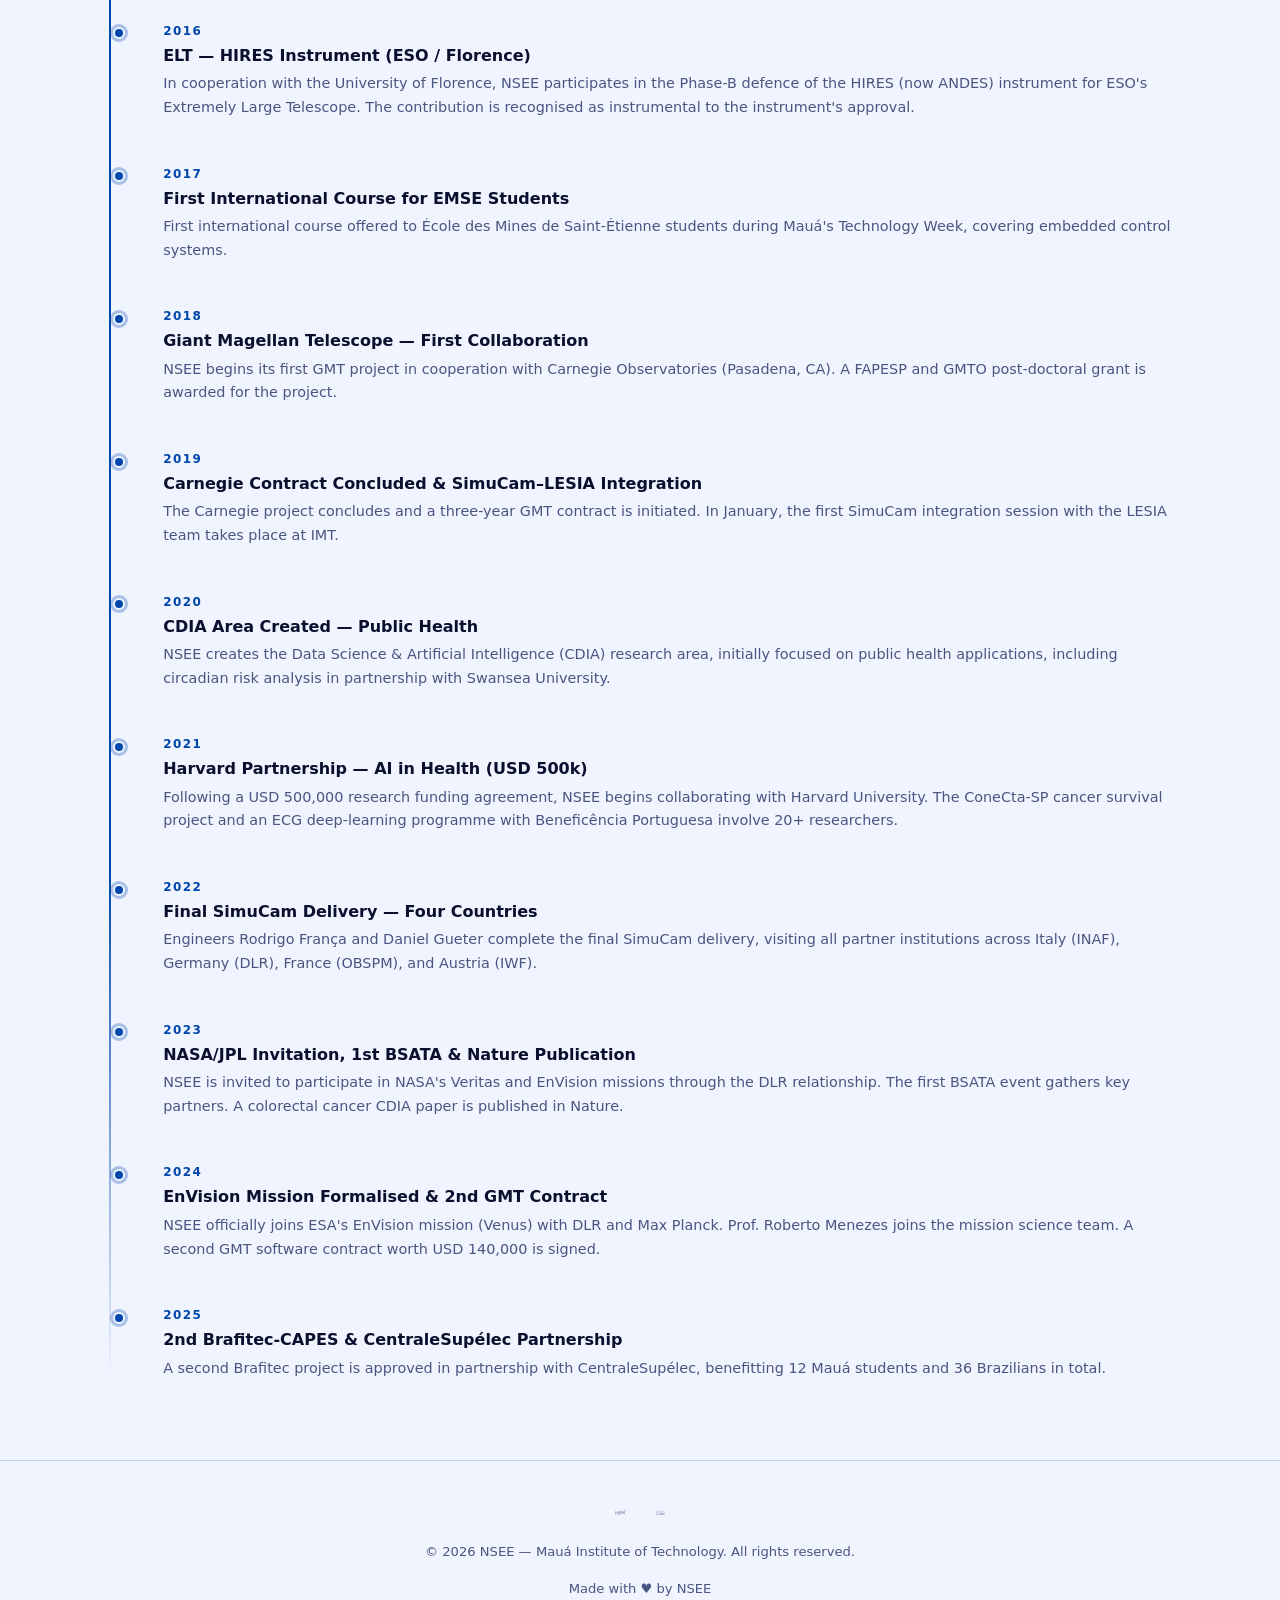
==== commit 9920a7fe: "updt(team): update members" ====
--- a/about.html
+++ b/about.html
@@ -125,36 +125,108 @@
           <h2 data-i18n="timeline.title">Key Milestones</h2>
         </div>
 
+        <div class="tl-filter-bar" role="group" aria-label="Filter timeline by area">
+          <button class="tl-chip active" data-tl-filter="all"  data-i18n="tl.filter.all">All</button>
+          <button class="tl-chip"        data-tl-filter="space" data-i18n="tl.filter.space">Space</button>
+          <button class="tl-chip"        data-tl-filter="ai"    data-i18n="tl.filter.ai">AI &amp; Data Science</button>
+          <button class="tl-chip"        data-tl-filter="gmt"   data-i18n="tl.filter.gmt">GMT</button>
+        </div>
+
         <div class="timeline">
-          <div class="timeline-item">
-            <div class="timeline-year" data-i18n="tl1.year">2018</div>
-            <h4 data-i18n="tl1.title">Foundation of NSEE</h4>
-            <p data-i18n="tl1.desc">NSEE is established at the Mauá Institute of Technology, combining embedded systems expertise with applied research in space and science.</p>
-          </div>
-          <div class="timeline-item">
-            <div class="timeline-year" data-i18n="tl2.year">2019</div>
-            <h4 data-i18n="tl2.title">First ESA Partnership — SimuCam PLATO</h4>
-            <p data-i18n="tl2.desc">Launch of the SimuCam programme in collaboration with ESA, LESIA, DLR, IWF, and INAF for the PLATO space mission camera simulator.</p>
-          </div>
-          <div class="timeline-item">
-            <div class="timeline-year" data-i18n="tl3.year">2020</div>
-            <h4 data-i18n="tl3.title">Giant Magellan Telescope Collaboration</h4>
-            <p data-i18n="tl3.desc">NSEE begins contributing software and scientific visualisation tools to the Giant Magellan Telescope Organisation (GMTO), including 3D mirror data rendering.</p>
-          </div>
-          <div class="timeline-item">
-            <div class="timeline-year" data-i18n="tl4.year">2021</div>
-            <h4 data-i18n="tl4.title">AI in Health Research</h4>
-            <p data-i18n="tl4.desc">Launch of the ConeCta-SP cancer survival prediction project and the ECG deep learning programme with Beneficência Portuguesa, involving 20+ researchers.</p>
-          </div>
-          <div class="timeline-item">
-            <div class="timeline-year" data-i18n="tl5.year">2022</div>
-            <h4 data-i18n="tl5.title">EnVision Mission &amp; QEMULA</h4>
-            <p data-i18n="tl5.desc">Expansion into the ESA EnVision (Venus) mission with DLR, developing RISC-V spectrometer simulators and the QEMULA hardware virtualisation platform.</p>
-          </div>
-          <div class="timeline-item">
-            <div class="timeline-year" data-i18n="tl6.year">2024</div>
-            <h4 data-i18n="tl6.title">Ground Station at IMT</h4>
-            <p data-i18n="tl6.desc">Installation of a satellite ground station on campus, integrating with the global SatNOGS network for real-time satellite signal reception.</p>
+          <div class="timeline-item" data-tl-area="space">
+            <div class="timeline-year" data-i18n="tl2003.year">2003</div>
+            <h4 data-i18n="tl2003.title">CoRoT Satellite Emulator &mdash; OBSPM</h4>
+            <p data-i18n="tl2003.desc">Vanderlei Parro joins OBSPM (Paris) as a CAPES post-doctoral visiting researcher to work on emulation for the CoRoT space satellite.</p>
+          </div>
+          <div class="timeline-item" data-tl-area="space">
+            <div class="timeline-year" data-i18n="tl2006.year">2006</div>
+            <h4 data-i18n="tl2006.title">1st FAPESP Regular Grant &mdash; CoRoT</h4>
+            <p data-i18n="tl2006.desc">FAPESP Regular grant awarded for filtering ground-segment data for the CoRoT mission.</p>
+          </div>
+          <div class="timeline-item" data-tl-area="space">
+            <div class="timeline-year" data-i18n="tl2007.year">2007</div>
+            <h4 data-i18n="tl2007.title">French Cooperation &amp; Early SimuCam Prototype</h4>
+            <p data-i18n="tl2007.desc">Partnership with CNES (Toulouse) and one-month FAPESP research stay in France. An IMT student develops the first camera simulator &mdash; the prototype that would become SimuCam.</p>
+          </div>
+          <div class="timeline-item" data-tl-area="space">
+            <div class="timeline-year" data-i18n="tl2008.year">2008</div>
+            <h4 data-i18n="tl2008.title">CNRS Collaboration &amp; the PLATO Idea</h4>
+            <p data-i18n="tl2008.desc">CNRS funds a research visit to France to explore new cooperative projects after CoRoT. The idea of applying the simulator work to ESA's PLATO mission emerges here.</p>
+          </div>
+          <div class="timeline-item" data-tl-area="space">
+            <div class="timeline-year" data-i18n="tl2009.year">2009</div>
+            <h4 data-i18n="tl2009.title">CubeSats (AEB) &amp; First PLATO Funding (CNPq)</h4>
+            <p data-i18n="tl2009.desc">AEB approves a CubeSat monitoring project (turtle tracking). Simultaneously, CNPq approves the first funding grant dedicated to the PLATO mission.</p>
+          </div>
+          <div class="timeline-item" data-tl-area="space">
+            <div class="timeline-year" data-i18n="tl2010.year">2010</div>
+            <h4 data-i18n="tl2010.title">PLATO&ndash;SimuCam Cooperation with OBSPM</h4>
+            <p data-i18n="tl2010.desc">French researchers visit IMT for a PLATO seminar, consolidating the bilateral collaboration that would drive SimuCam development.</p>
+          </div>
+          <div class="timeline-item" data-tl-area="space">
+            <div class="timeline-year" data-i18n="tl2011.year">2011</div>
+            <h4 data-i18n="tl2011.title">First Official SimuCam Delivery to France</h4>
+            <p data-i18n="tl2011.desc">IMT students and faculty present the first official SimuCam deliverable to OBSPM in France &mdash; a landmark milestone for the SpaceWire-based camera simulator.</p>
+          </div>
+          <div class="timeline-item" data-tl-area="space">
+            <div class="timeline-year" data-i18n="tl2013.year">2013</div>
+            <h4 data-i18n="tl2013.title">DLR &amp; ESA Join SimuCam; CITAR Project</h4>
+            <p data-i18n="tl2013.desc">DLR requests a customised SimuCam application, broadening the European partnership. Simultaneously, the CITAR project launches via FINEP with CTI, INPE, AEB, IFUSP, IEAv, and FEI.</p>
+          </div>
+          <div class="timeline-item" data-tl-area="space">
+            <div class="timeline-year" data-i18n="tl2015.year">2015</div>
+            <h4 data-i18n="tl2015.title">1st Brafitec-CAPES, Double Degree &amp; NIRPS Instrument</h4>
+            <p data-i18n="tl2015.desc">CAPES approves the 1st Brafitec project (SEAC) led by Mauá with École des Mines de Saint-Étienne, including industry involvement and a full double-degree programme. NSEE is also invited to collaborate on the NIRPS instrument for ESO's VLT telescopes.</p>
+          </div>
+          <div class="timeline-item" data-tl-area="space">
+            <div class="timeline-year" data-i18n="tl2016.year">2016</div>
+            <h4 data-i18n="tl2016.title">ELT &mdash; HIRES Instrument (ESO / Florence)</h4>
+            <p data-i18n="tl2016.desc">In cooperation with the University of Florence, NSEE participates in the Phase-B defence of the HIRES (now ANDES) instrument for ESO's Extremely Large Telescope. The contribution is recognised as instrumental to the instrument's approval.</p>
+          </div>
+          <div class="timeline-item" data-tl-area="space">
+            <div class="timeline-year" data-i18n="tl2017.year">2017</div>
+            <h4 data-i18n="tl2017.title">First International Course for EMSE Students</h4>
+            <p data-i18n="tl2017.desc">First international course offered to École des Mines de Saint-Étienne students during Mauá's Technology Week, covering embedded control systems.</p>
+          </div>
+          <div class="timeline-item" data-tl-area="gmt">
+            <div class="timeline-year" data-i18n="tl2018.year">2018</div>
+            <h4 data-i18n="tl2018.title">Giant Magellan Telescope &mdash; First Collaboration</h4>
+            <p data-i18n="tl2018.desc">NSEE begins its first GMT project in cooperation with Carnegie Observatories (Pasadena, CA). A FAPESP and GMTO post-doctoral grant is awarded for the project.</p>
+          </div>
+          <div class="timeline-item" data-tl-area="space">
+            <div class="timeline-year" data-i18n="tl2019.year">2019</div>
+            <h4 data-i18n="tl2019.title">Carnegie Contract Concluded &amp; SimuCam&ndash;LESIA Integration</h4>
+            <p data-i18n="tl2019.desc">The Carnegie project concludes and a three-year GMT contract is initiated. In January, the first SimuCam integration session with the LESIA team takes place at IMT.</p>
+          </div>
+          <div class="timeline-item" data-tl-area="ai">
+            <div class="timeline-year" data-i18n="tl2020.year">2020</div>
+            <h4 data-i18n="tl2020.title">CDIA Area Created &mdash; Public Health</h4>
+            <p data-i18n="tl2020.desc">NSEE creates the Data Science &amp; Artificial Intelligence (CDIA) research area, initially focused on public health applications, including circadian risk analysis in partnership with Swansea University.</p>
+          </div>
+          <div class="timeline-item" data-tl-area="ai">
+            <div class="timeline-year" data-i18n="tl2021.year">2021</div>
+            <h4 data-i18n="tl2021.title">Harvard Partnership &mdash; AI in Health (USD 500k)</h4>
+            <p data-i18n="tl2021.desc">Following a USD 500,000 research funding agreement, NSEE begins collaborating with Harvard University. The ConeCta-SP cancer survival project and an ECG deep-learning programme with Beneficência Portuguesa involve 20+ researchers.</p>
+          </div>
+          <div class="timeline-item" data-tl-area="space">
+            <div class="timeline-year" data-i18n="tl2022.year">2022</div>
+            <h4 data-i18n="tl2022.title">Final SimuCam Delivery &mdash; Four Countries</h4>
+            <p data-i18n="tl2022.desc">Engineers Rodrigo França and Daniel Gueter complete the final SimuCam delivery, visiting all partner institutions across Italy (INAF), Germany (DLR), France (OBSPM), and Austria (IWF).</p>
+          </div>
+          <div class="timeline-item" data-tl-area="space">
+            <div class="timeline-year" data-i18n="tl2023.year">2023</div>
+            <h4 data-i18n="tl2023.title">NASA/JPL Invitation, 1st BSATA &amp; Nature Publication</h4>
+            <p data-i18n="tl2023.desc">NSEE is invited to participate in NASA's Veritas and EnVision missions through the DLR relationship. The first BSATA event gathers key partners. A colorectal cancer CDIA paper is published in Nature.</p>
+          </div>
+          <div class="timeline-item" data-tl-area="space">
+            <div class="timeline-year" data-i18n="tl2024.year">2024</div>
+            <h4 data-i18n="tl2024.title">EnVision Mission Formalised &amp; 2nd GMT Contract</h4>
+            <p data-i18n="tl2024.desc">NSEE officially joins ESA's EnVision mission (Venus) with DLR and Max Planck. Prof. Roberto Menezes joins the mission science team. A second GMT software contract worth USD 140,000 is signed.</p>
+          </div>
+          <div class="timeline-item" data-tl-area="space">
+            <div class="timeline-year" data-i18n="tl2025.year">2025</div>
+            <h4 data-i18n="tl2025.title">2nd Brafitec-CAPES &amp; CentraleSupélec Partnership</h4>
+            <p data-i18n="tl2025.desc">A second Brafitec project is approved in partnership with CentraleSupélec, benefitting 12 Mauá students and 36 Brazilians in total.</p>
           </div>
         </div>
       </div>
--- a/css/style.css
+++ b/css/style.css
@@ -1193,6 +1193,35 @@
   line-height: 1.65;
 }
 
+.tl-filter-bar {
+  display: flex;
+  gap: 0.5rem;
+  flex-wrap: wrap;
+  margin-bottom: 1.75rem;
+}
+
+.tl-chip {
+  background: transparent;
+  border: 1.5px solid var(--border);
+  color: var(--text-muted);
+  border-radius: 30px;
+  padding: 0.35rem 1.1rem;
+  font-size: 0.82rem;
+  font-weight: 600;
+  cursor: pointer;
+  transition: all var(--transition);
+  letter-spacing: 0.03em;
+}
+
+.tl-chip:hover,
+.tl-chip.active {
+  background: var(--nsee-blue);
+  border-color: var(--nsee-blue);
+  color: #fff;
+}
+
+.timeline-item[hidden] { display: none !important; }
+
 /* ---------- Back-to-top ---------- */
 .back-to-top {
   position: fixed;
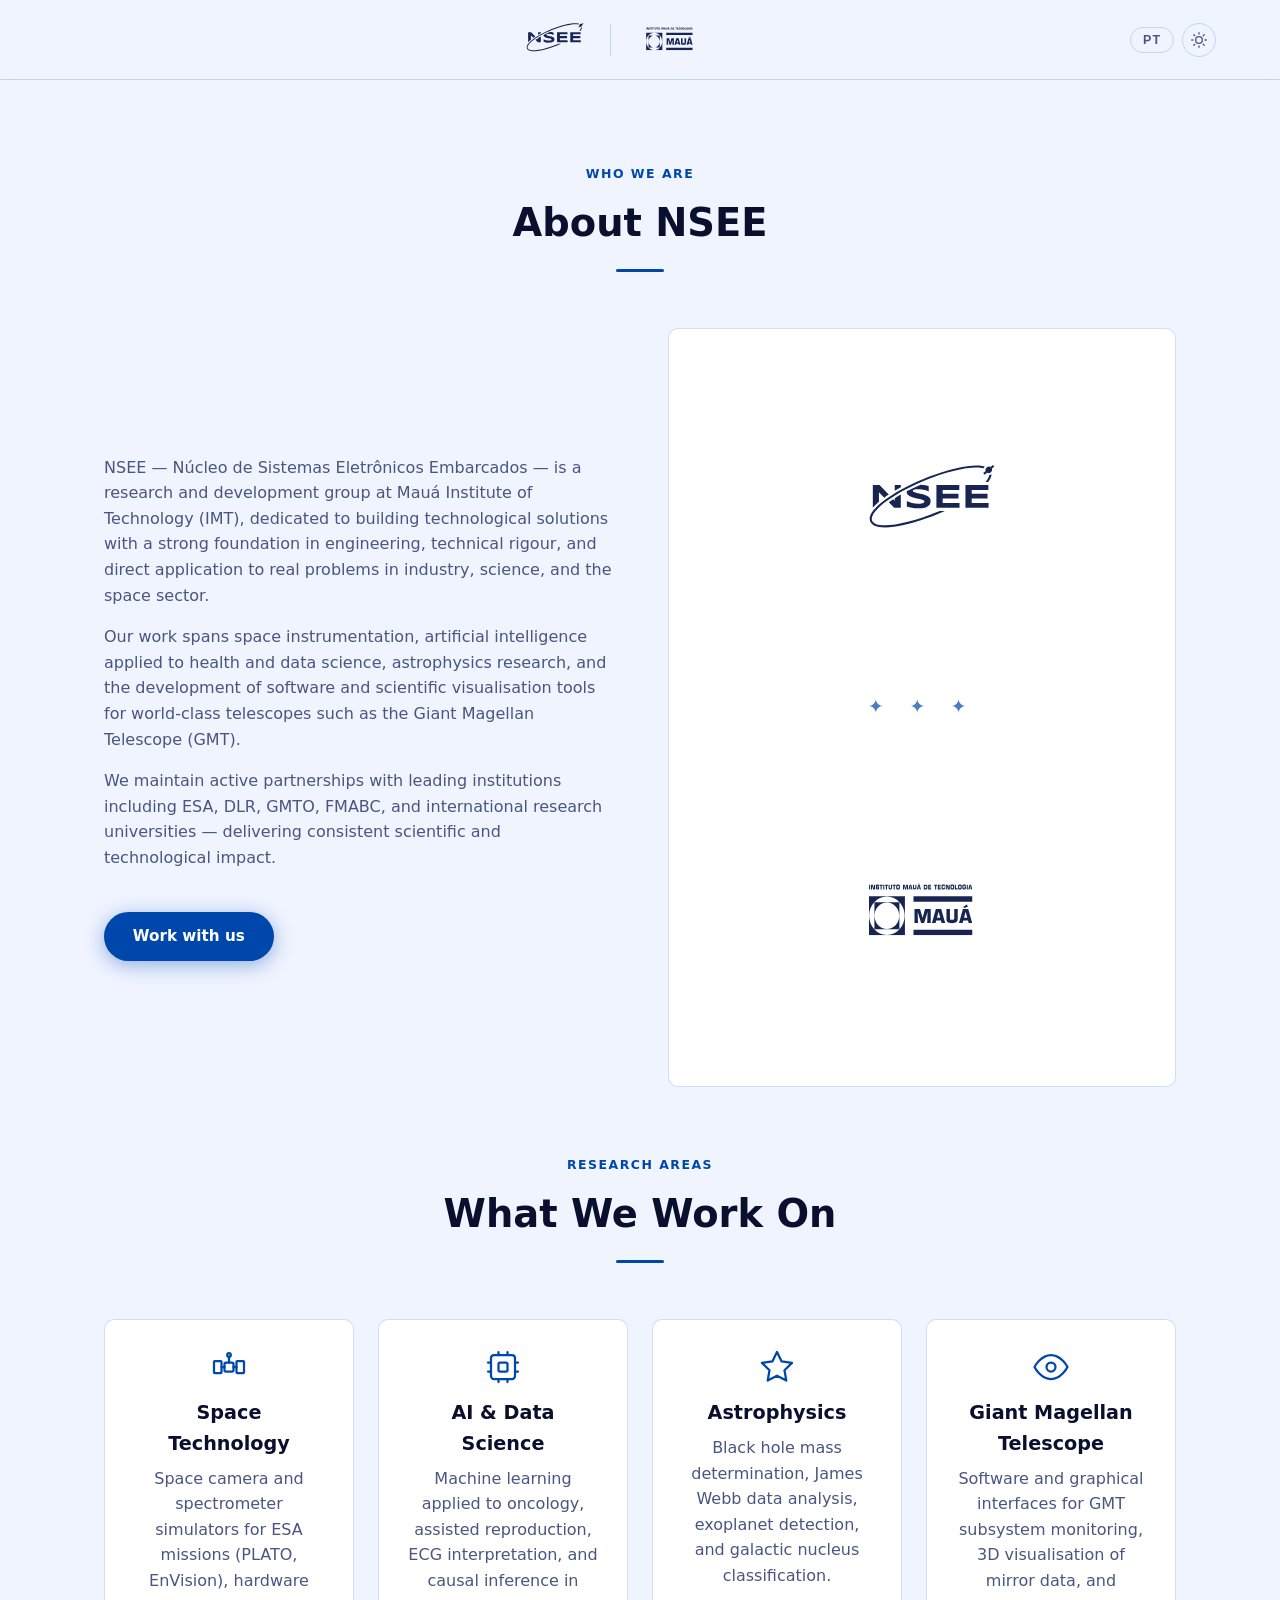
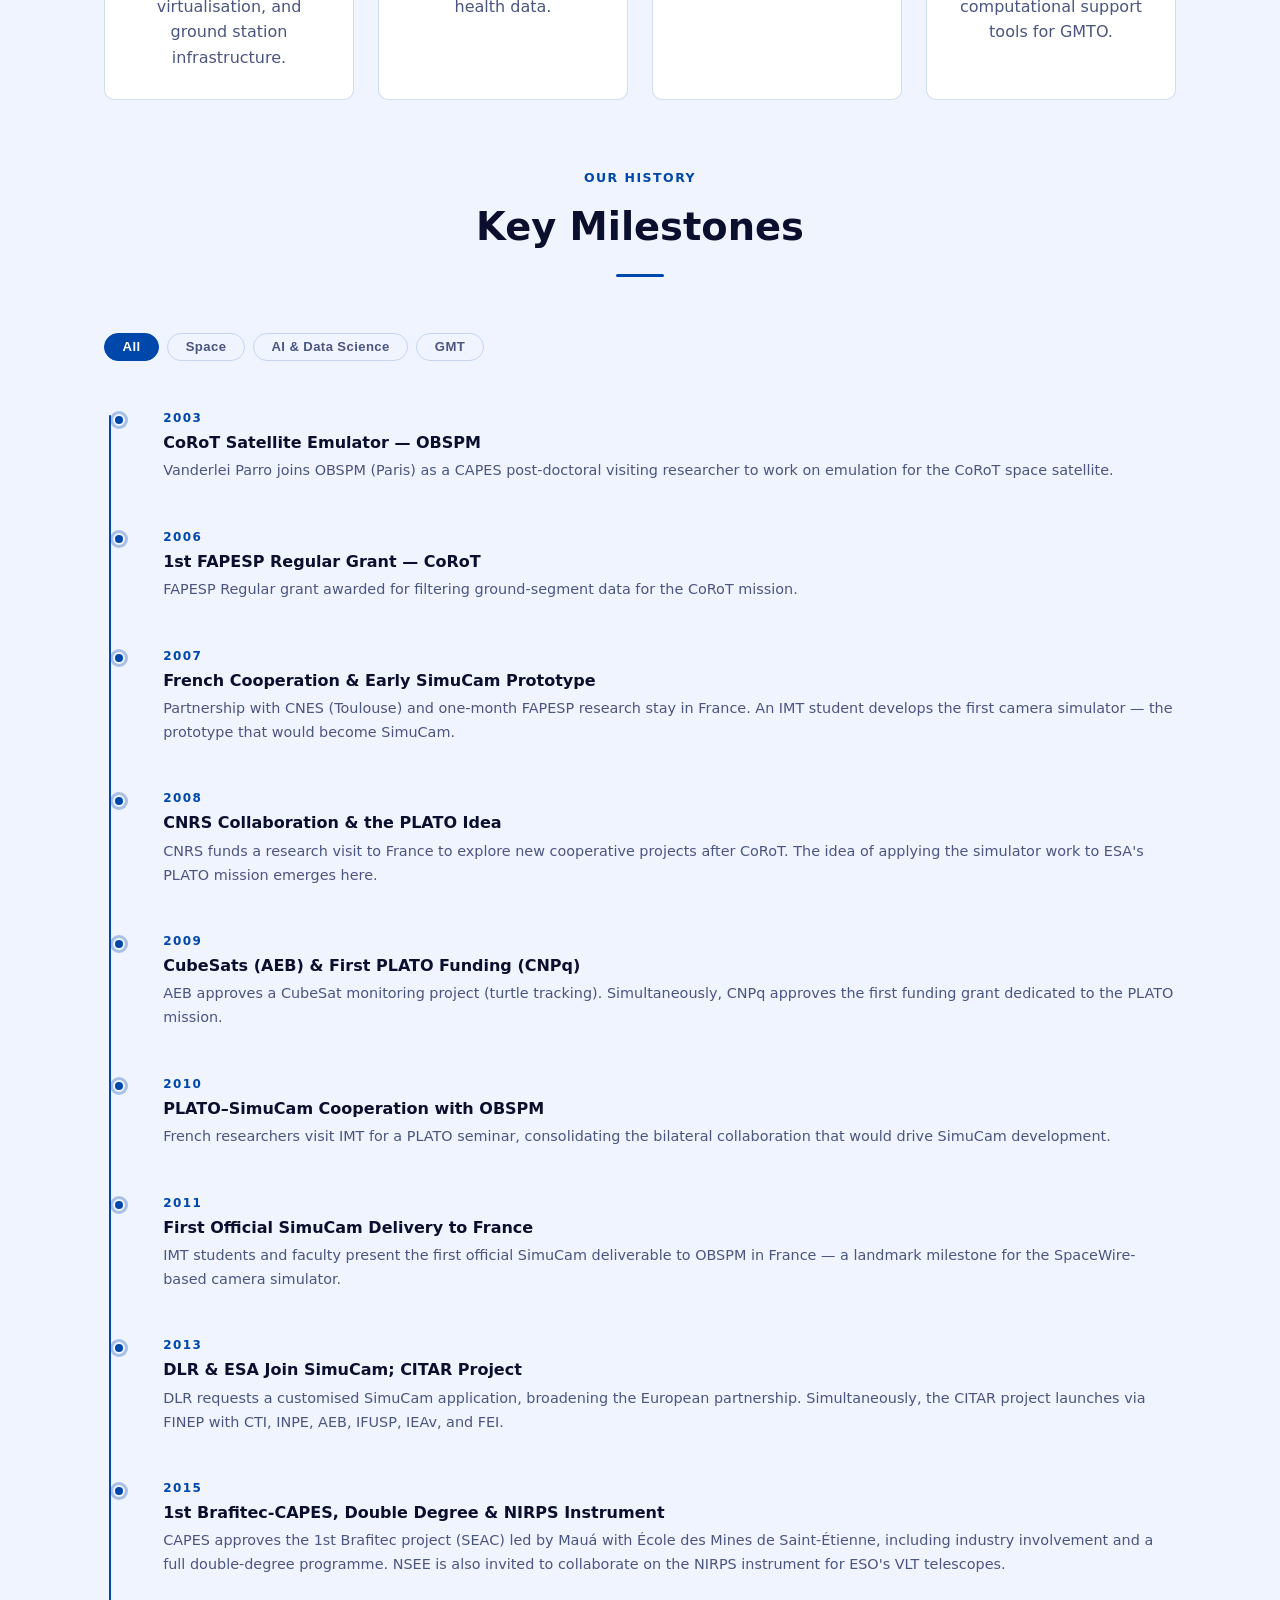
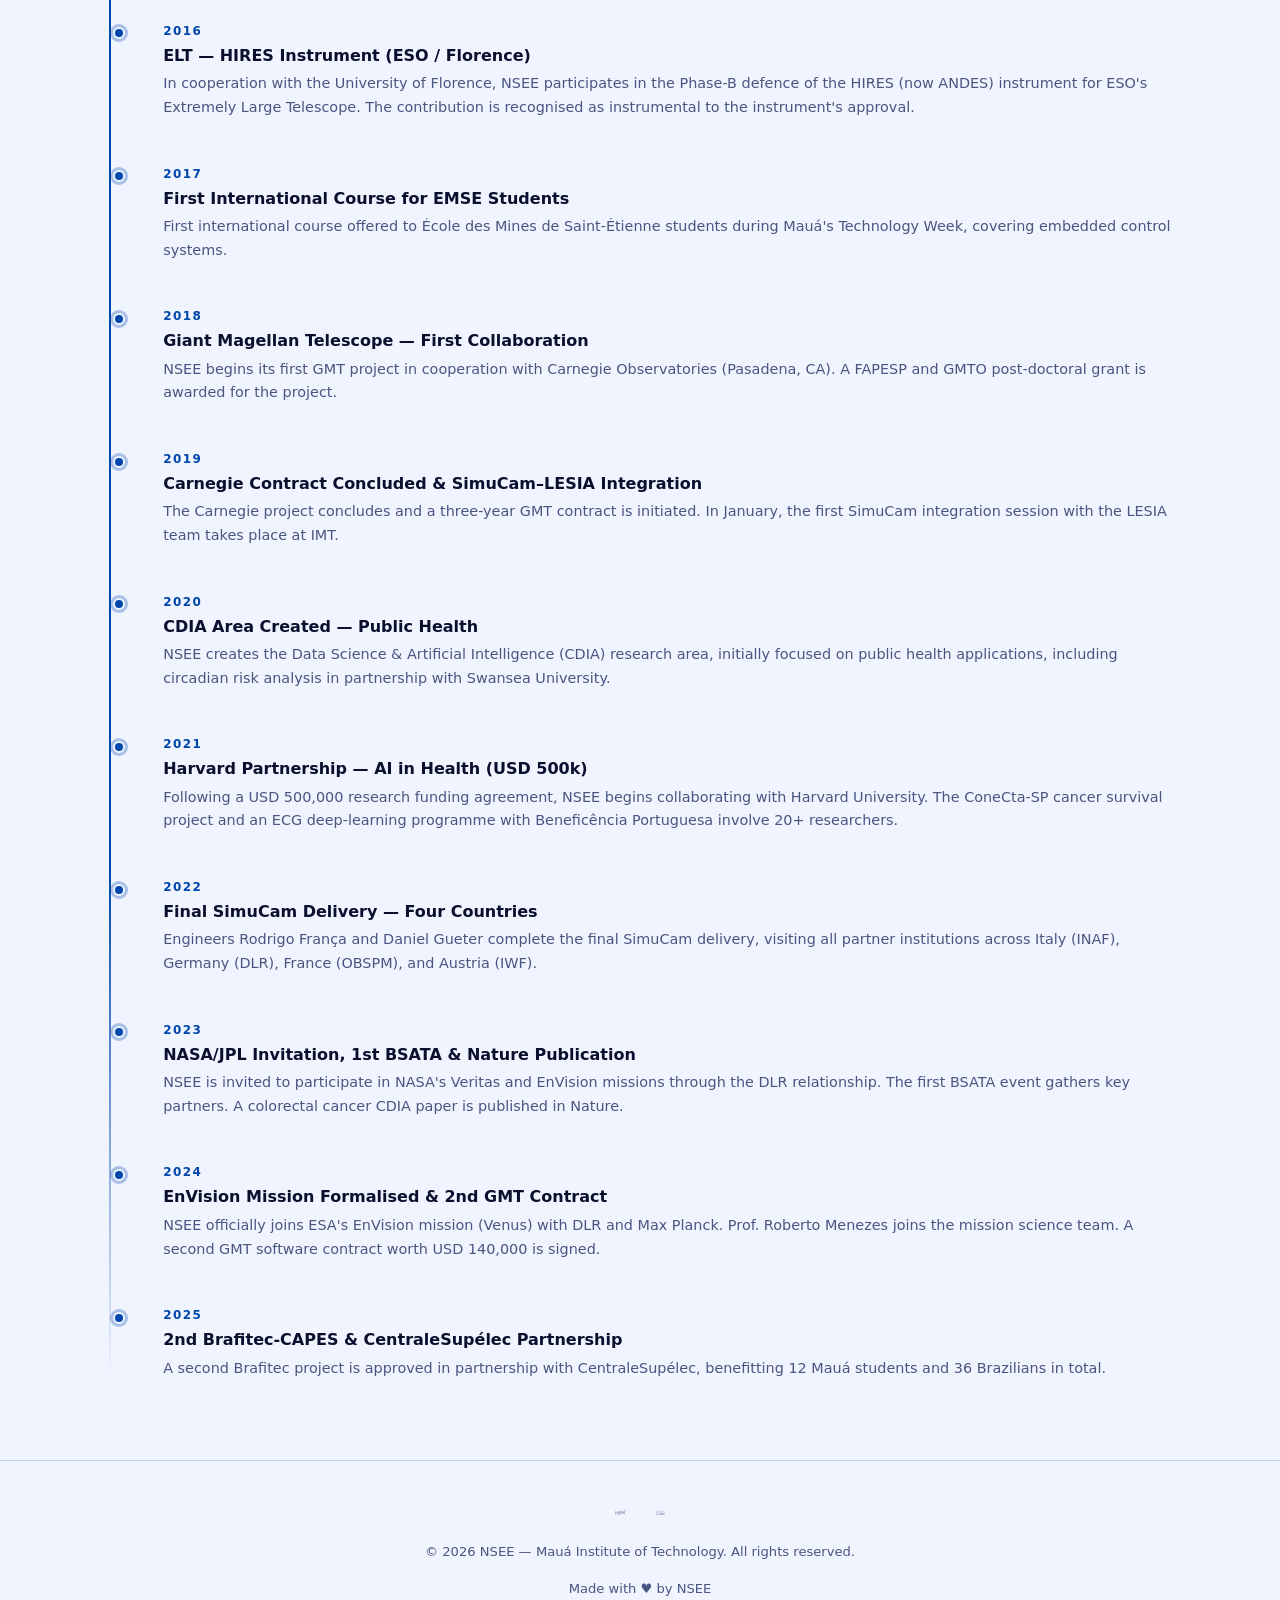
==== commit f1b080bd: "feat(new_pages): noticias and oportunidades" ====
--- a/about.html
+++ b/about.html
@@ -33,11 +33,13 @@
     </button>
 
     <ul class="nav-links" id="navLinks">
-      <li><a href="index.html"    data-i18n="nav.home">Home</a></li>
-      <li><a href="about.html"   data-i18n="nav.about">About</a></li>
-      <li><a href="team.html"    data-i18n="nav.team">Team</a></li>
-      <li><a href="projects.html" data-i18n="nav.projects">Projects</a></li>
-      <li><a href="contact.html" data-i18n="nav.contact">Contact</a></li>
+      <li><a href="index.html"          data-i18n="nav.home">Home</a></li>
+      <li><a href="about.html"          data-i18n="nav.about">About</a></li>
+      <li><a href="team.html"           data-i18n="nav.team">Team</a></li>
+      <li><a href="projects.html"       data-i18n="nav.projects">Projects</a></li>
+      <li><a href="news.html"           data-i18n="nav.news">News</a></li>
+      <li><a href="opportunities.html"  data-i18n="nav.opportunities">Opportunities</a></li>
+      <li><a href="contact.html"        data-i18n="nav.contact">Contact</a></li>
     </ul>
 
     <div class="nav-controls">
--- a/css/style.css
+++ b/css/style.css
@@ -66,6 +66,7 @@
 
 /* Smooth theme switching for all themed elements */
 .navbar, .bg-card, .pillar-card, .member-card, .project-card,
+.news-card, .opp-card,
 .social-item, .contact-form input, .contact-form textarea,
 .portfolio-cta, .about-logos, .footer,
 .form-group input, .form-group textarea {
@@ -127,13 +128,23 @@
 }
 
 .nav-links {
-  display: flex;
-  gap: 2rem;
-  align-items: center;
-}
+  display: none;
+  position: fixed;
+  top: var(--nav-h);
+  left: 0; right: 0;
+  background: var(--nav-bg);
+  backdrop-filter: blur(12px);
+  flex-direction: column;
+  padding: 2rem 5%;
+  gap: 1.5rem;
+  border-bottom: 1px solid var(--border);
+  z-index: 999;
+}
+
+.nav-links.open { display: flex; }
 
 .nav-links a {
-  font-size: 0.9rem;
+  font-size: 1rem;
   font-weight: 500;
   color: var(--text-muted);
   letter-spacing: 0.04em;
@@ -217,9 +228,9 @@
   transform: rotate(20deg);
 }
 
-/* Nav Toggle (mobile hamburger) */
+/* Nav Toggle (hamburger — always visible) */
 .nav-toggle {
-  display: none;
+  display: flex;
   flex-direction: column;
   justify-content: space-between;
   width: 26px;
@@ -228,6 +239,7 @@
   border: none;
   cursor: pointer;
   padding: 0;
+  order: -1;
 }
 
 .nav-toggle span {
@@ -839,7 +851,7 @@
   border: 1px solid var(--border);
   border-radius: 16px;
   padding: 2.5rem 2.5rem 2rem;
-  max-width: 580px;
+  max-width: 1000px;
   width: 100%;
   position: relative;
   box-shadow: 0 24px 64px rgba(0,0,0,0.5);
@@ -893,6 +905,26 @@
   margin-bottom: 1.2rem;
   font-size: 0.97rem;
 }
+
+.modal-desc p { margin-bottom: 0.75rem; }
+.modal-desc p:last-child { margin-bottom: 0; }
+
+.modal-desc ul {
+  list-style: disc;
+  padding-left: 1.4rem;
+  margin-bottom: 0.75rem;
+}
+
+.modal-desc ul ul {
+  list-style: circle;
+  margin-top: 0.35rem;
+  margin-bottom: 0;
+}
+
+.modal-desc li { margin-bottom: 0.35rem; }
+
+.modal-desc strong { color: var(--text-primary); font-weight: 600; }
+.modal-desc em { color: var(--accent); font-style: italic; }
 
 .modal-meta {
   display: flex;
@@ -1273,6 +1305,167 @@
   .scroll-down { animation: none; }
 }
 
+/* ========================================
+   News Page
+   ======================================== */
+.news-grid {
+  display: grid;
+  grid-template-columns: repeat(auto-fill, minmax(320px, 1fr));
+  gap: 2rem;
+  margin-top: 2rem;
+}
+
+.news-card {
+  background: var(--bg-card);
+  border: 1px solid var(--border);
+  border-radius: var(--radius);
+  overflow: hidden;
+  display: flex;
+  flex-direction: column;
+  transition: border-color var(--transition), transform var(--transition);
+}
+
+.news-card:hover {
+  border-color: var(--nsee-blue-lt);
+  transform: translateY(-4px);
+}
+
+.news-thumb {
+  width: 100%;
+  height: 180px;
+  overflow: hidden;
+  background: linear-gradient(135deg, var(--nsee-blue) 0%, #0a1a40 100%);
+  display: flex;
+  align-items: center;
+  justify-content: center;
+  color: rgba(255,255,255,0.25);
+  font-size: 3.5rem;
+}
+
+.news-thumb img {
+  width: 100%;
+  height: 100%;
+  object-fit: cover;
+  display: block;
+}
+
+.news-body {
+  padding: 1.4rem 1.5rem 1.6rem;
+  display: flex;
+  flex-direction: column;
+  flex: 1;
+}
+
+.news-date {
+  font-size: 0.75rem;
+  font-weight: 600;
+  color: var(--text-muted);
+  letter-spacing: 0.06em;
+  text-transform: uppercase;
+  margin-bottom: 0.55rem;
+}
+
+.news-body h3 {
+  font-size: 1.05rem;
+  font-weight: 700;
+  color: var(--text-primary);
+  margin-bottom: 0.65rem;
+  line-height: 1.4;
+}
+
+.news-body p {
+  font-size: 0.9rem;
+  color: var(--text-secondary);
+  line-height: 1.65;
+  flex: 1;
+  margin-bottom: 1.2rem;
+}
+
+.news-body .btn-outline {
+  align-self: flex-start;
+  font-size: 0.82rem;
+  padding: 0.45rem 1.1rem;
+}
+
+/* ========================================
+   Opportunities Page
+   ======================================== */
+.opp-grid {
+  display: grid;
+  grid-template-columns: repeat(auto-fill, minmax(300px, 1fr));
+  gap: 1.8rem;
+  margin-top: 2rem;
+}
+
+.opp-card {
+  background: var(--bg-card);
+  border: 1px solid var(--border);
+  border-radius: var(--radius);
+  padding: 1.5rem 1.6rem 1.7rem;
+  display: flex;
+  flex-direction: column;
+  gap: 0.6rem;
+  transition: border-color var(--transition), transform var(--transition);
+}
+
+.opp-card:hover {
+  border-color: var(--nsee-blue-lt);
+  transform: translateY(-4px);
+}
+
+.opp-card[hidden] { display: none; }
+
+.opp-header {
+  display: flex;
+  align-items: center;
+  justify-content: space-between;
+  gap: 0.8rem;
+  margin-bottom: 0.3rem;
+}
+
+.opp-deadline {
+  font-size: 0.75rem;
+  font-weight: 600;
+  color: var(--text-muted);
+  letter-spacing: 0.05em;
+  white-space: nowrap;
+}
+
+.opp-card h3 {
+  font-size: 1rem;
+  font-weight: 700;
+  color: var(--text-primary);
+  line-height: 1.4;
+}
+
+.opp-card p {
+  font-size: 0.88rem;
+  color: var(--text-secondary);
+  line-height: 1.65;
+  flex: 1;
+}
+
+.opp-meta {
+  font-size: 0.8rem;
+  color: var(--text-muted);
+  border-top: 1px solid var(--border);
+  padding-top: 0.8rem;
+  margin-top: 0.4rem;
+}
+
+.opp-card .btn-outline {
+  align-self: flex-start;
+  font-size: 0.82rem;
+  padding: 0.45rem 1.1rem;
+  margin-top: 0.5rem;
+}
+
+/* Type-colour variants for .tag inside .opp-header */
+.opp-card .tag[data-type="scholarship"] { background: rgba(16,185,129,0.12); color: #10b981; }
+.opp-card .tag[data-type="internship"]  { background: rgba(245,158,11,0.12);  color: #f59e0b; }
+.opp-card .tag[data-type="event"]       { background: rgba(168,85,247,0.12);  color: #a855f7; }
+.opp-card .tag[data-type="research"]    { background: rgba(74,158,255,0.12);  color: var(--accent); }
+
 /* ---------- Responsive ---------- */
 @media (max-width: 900px) {
   .about-grid,
@@ -1284,26 +1477,6 @@
 }
 
 @media (max-width: 700px) {
-  .nav-toggle { display: flex; }
-
-  .nav-links {
-    display: none;
-    position: fixed;
-    top: var(--nav-h);
-    left: 0; right: 0;
-    background: var(--nav-bg);
-    backdrop-filter: blur(12px);
-    flex-direction: column;
-    padding: 2rem 5%;
-    gap: 1.5rem;
-    border-bottom: 1px solid var(--border);
-  }
-
-  .nav-logo-sep { display: none; }
-
-  .nav-links.open { display: flex; }
-  .nav-links a { font-size: 1.05rem; }
-
   .hero-ctas { flex-direction: column; align-items: center; }
   .section { padding: 3.5rem 5%; }
 
